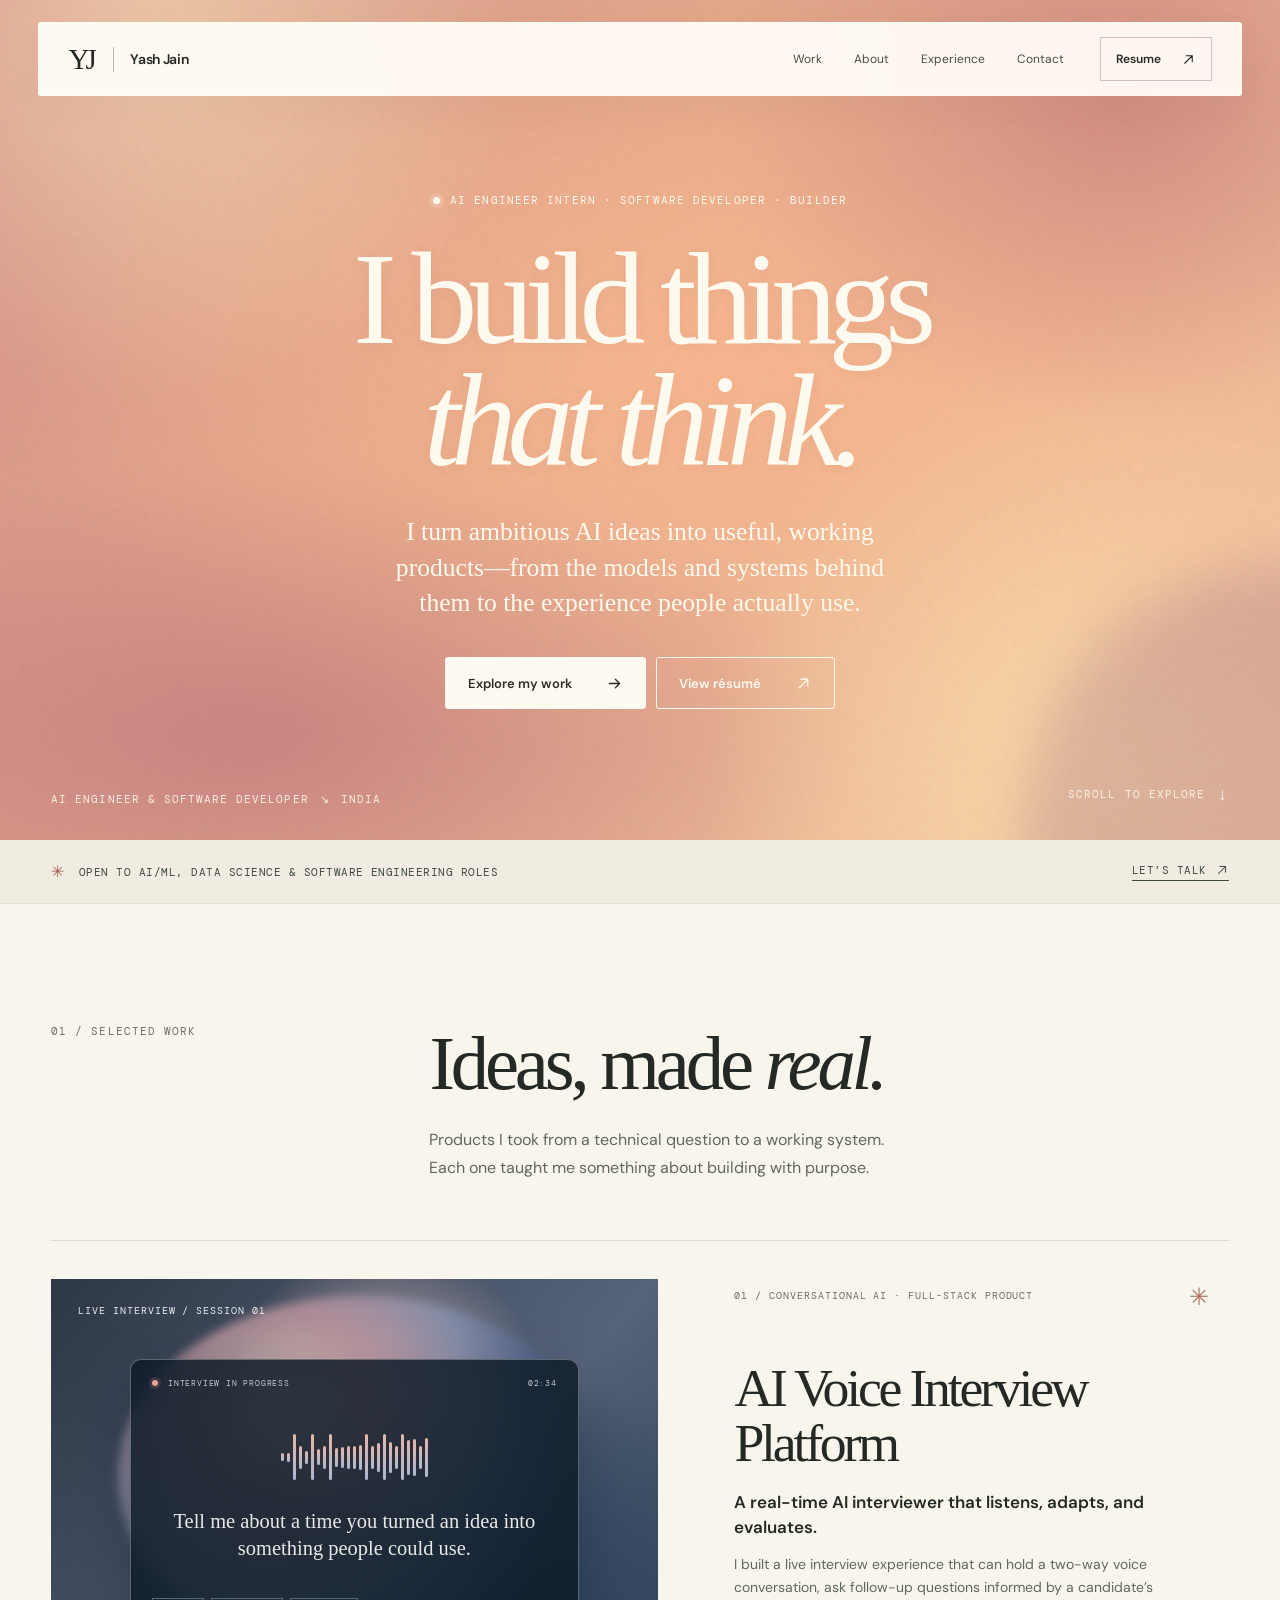
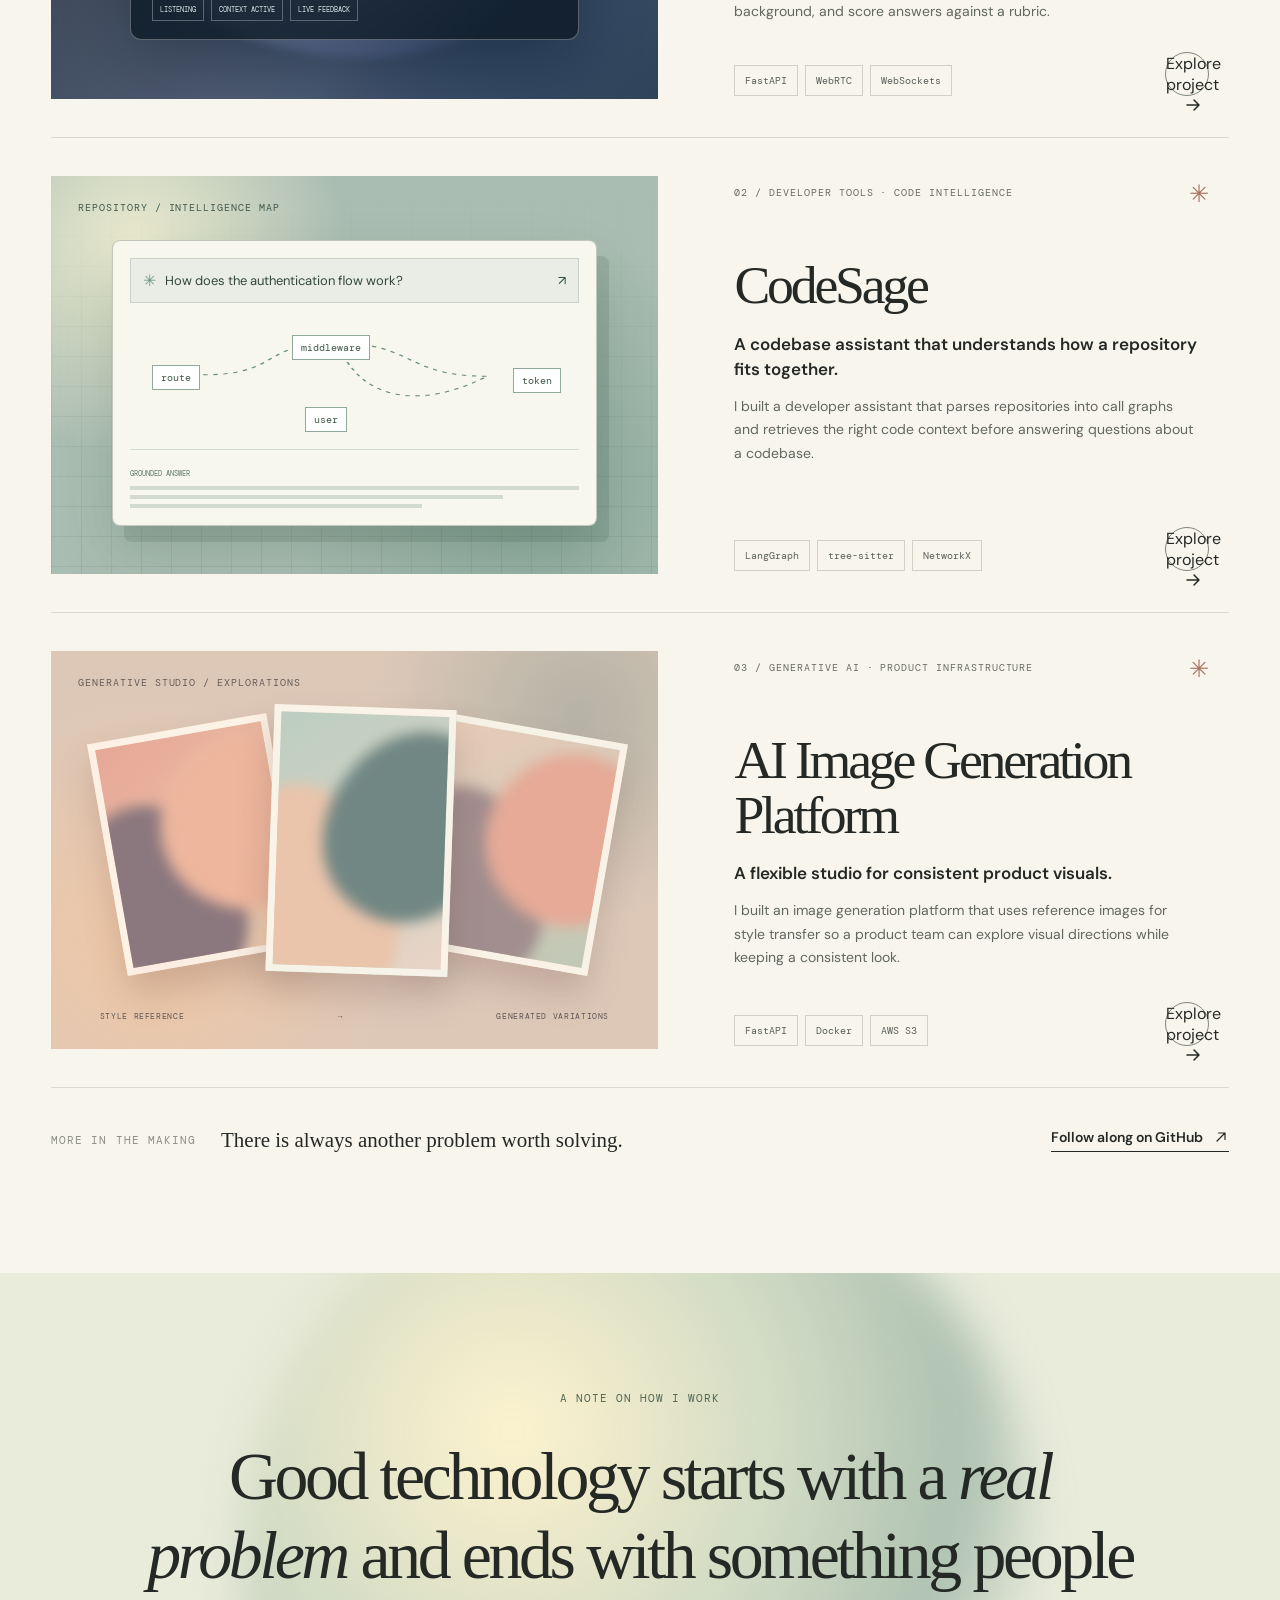
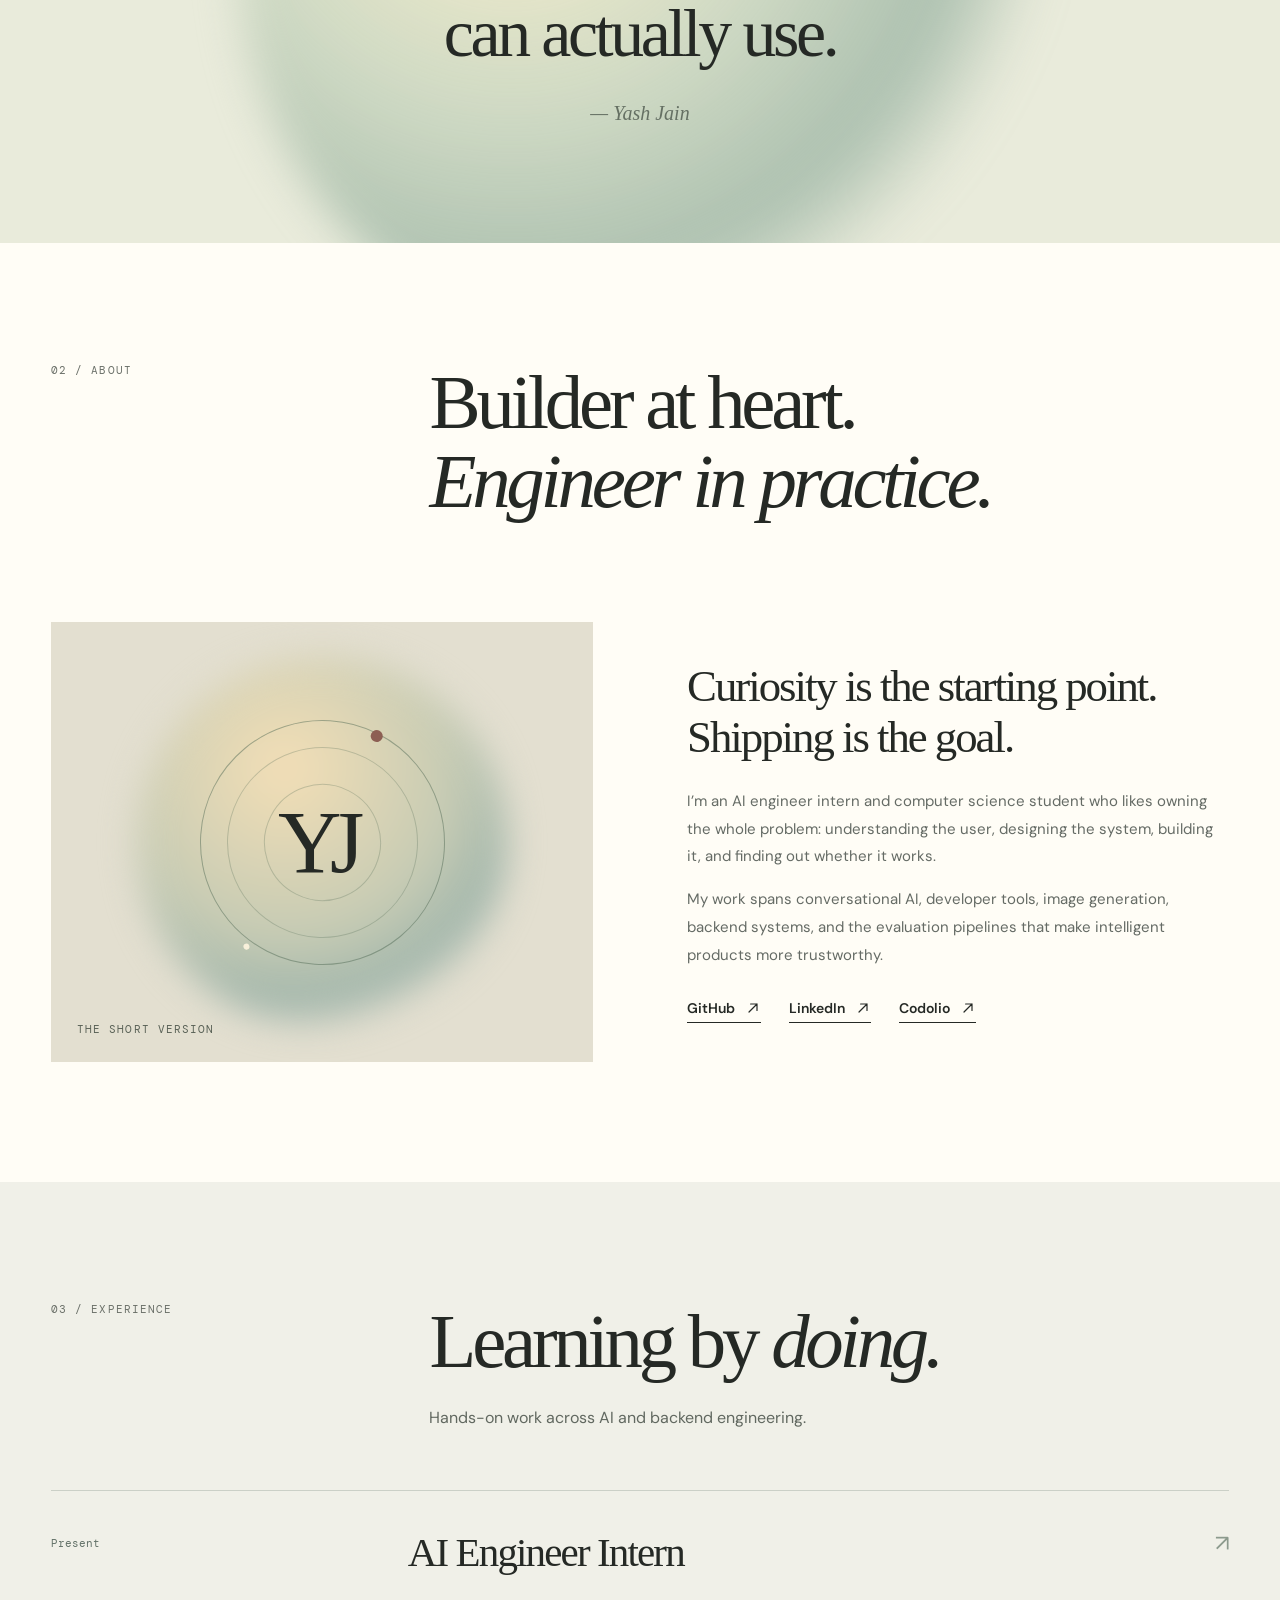
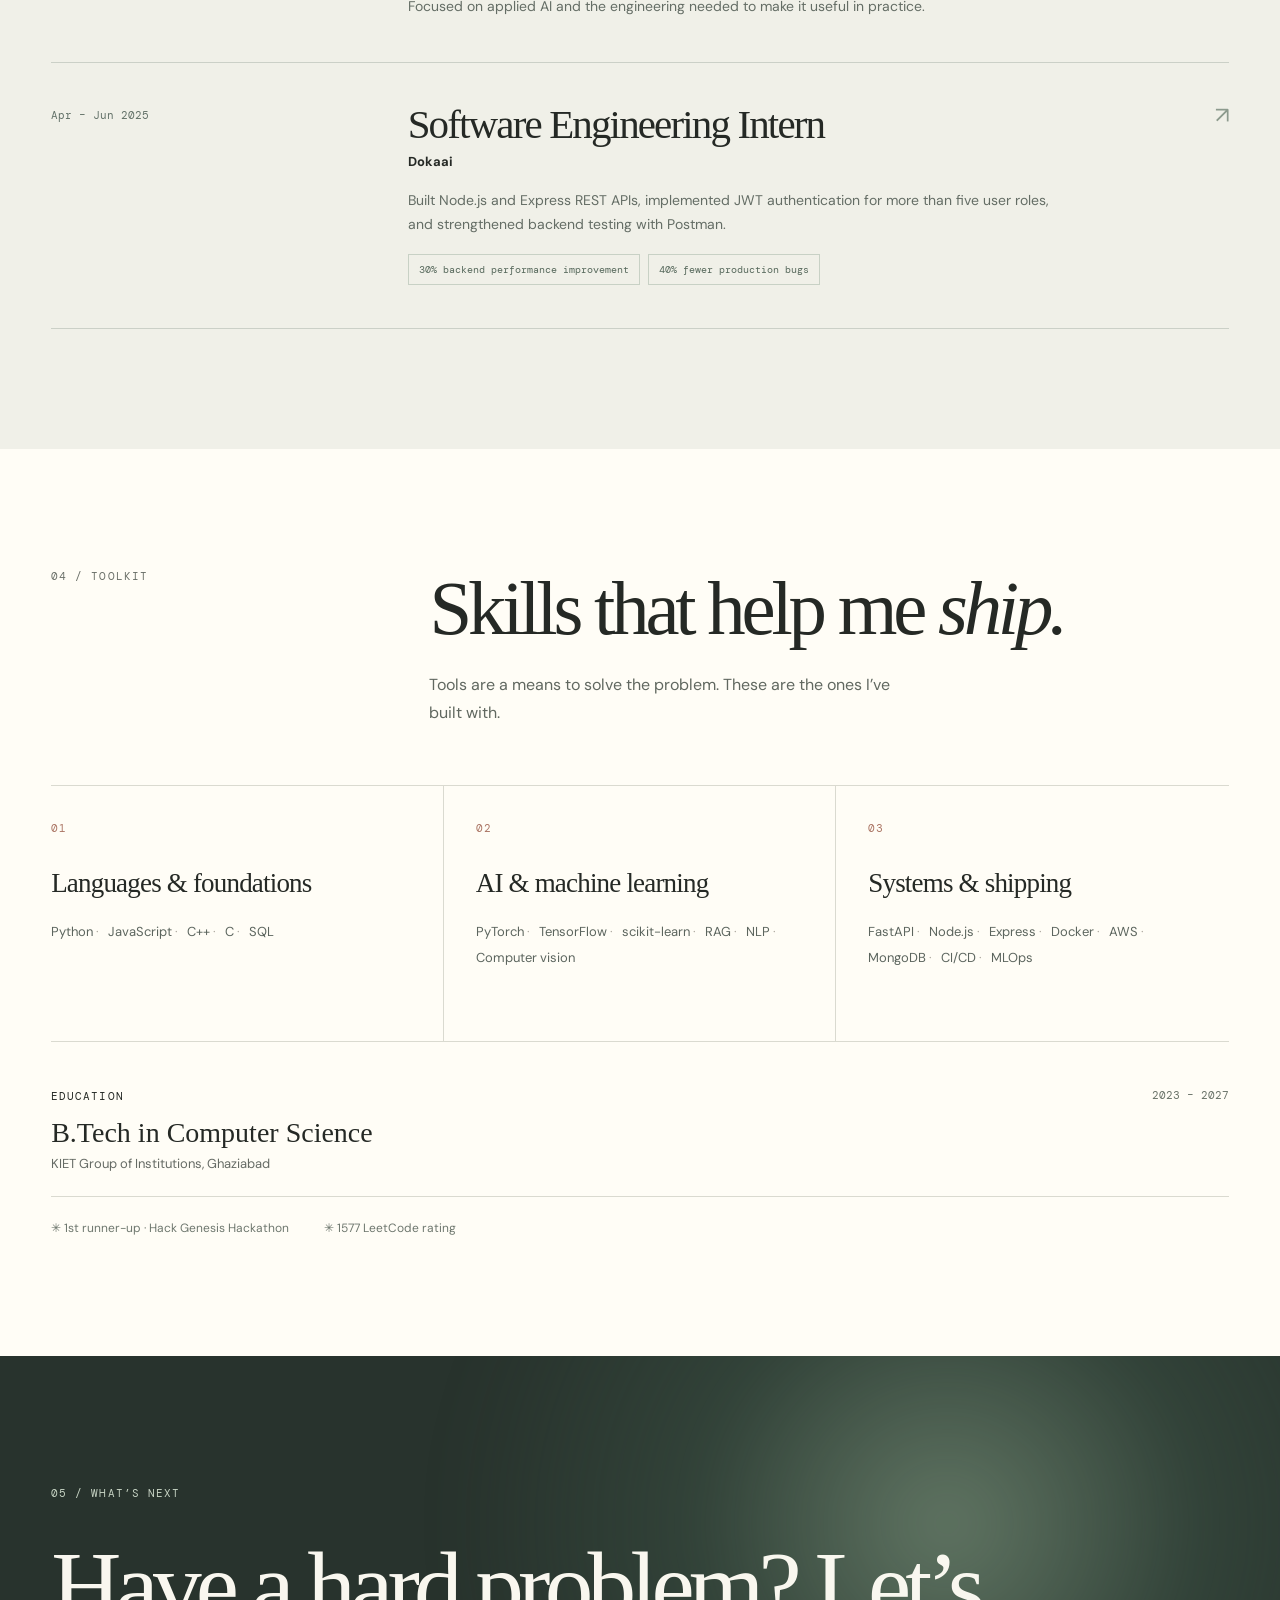
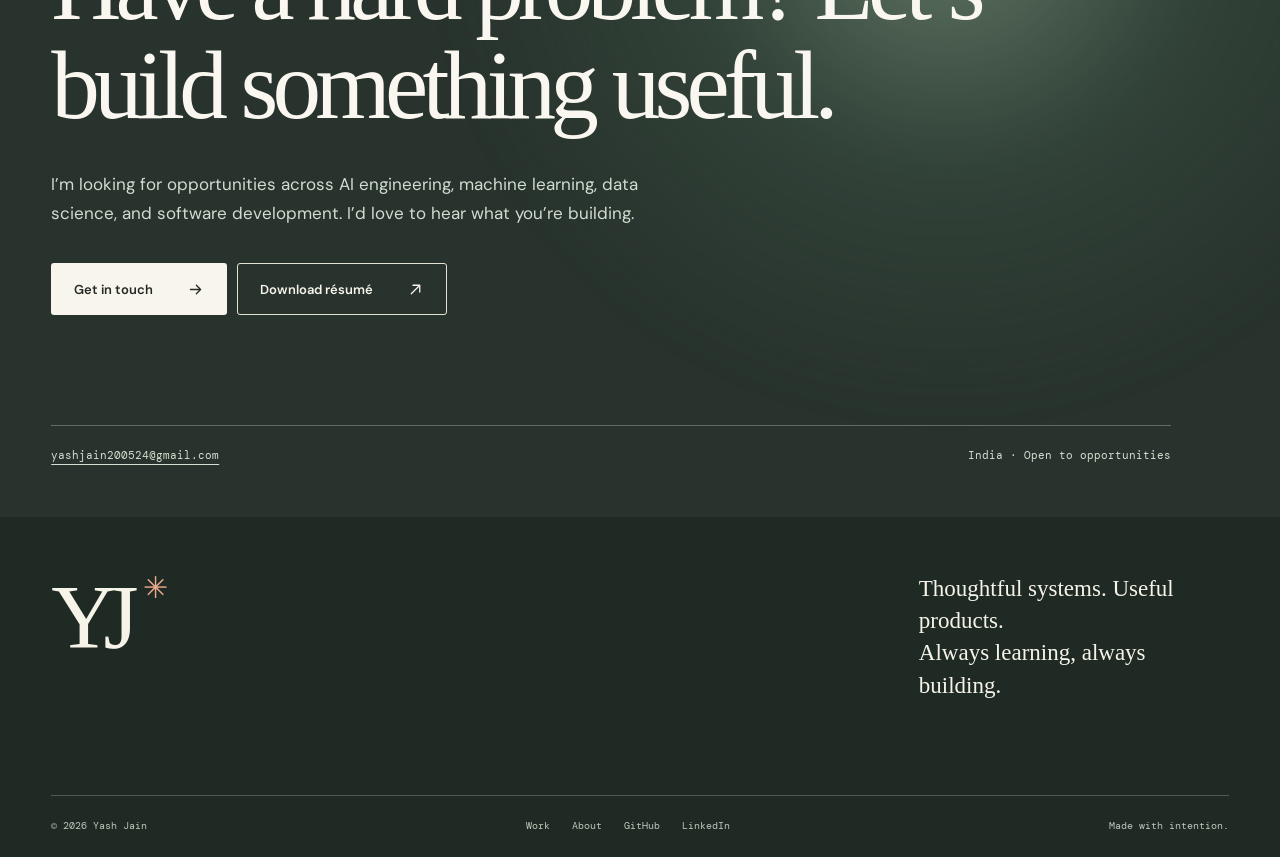
==== project.html @ 6f5b6b6f "Build Yash Jain portfolio website" ====
<!doctype html>
<html lang="en">
  <head>
    <meta charset="UTF-8" />
    <meta name="viewport" content="width=device-width, initial-scale=1.0" />
    <meta name="theme-color" content="#f8f5ec" />
    <meta name="description" content="A project by Yash Jain, AI engineer and software developer." />
    <title>Project — Yash Jain</title>
    <link rel="icon" href="./assets/favicon.svg" type="image/svg+xml" />
    <link rel="stylesheet" href="./styles.css" />
    <script type="module" src="./app.js"></script>
  </head>
  <body data-page="project">
    <div id="app"></div>
  </body>
</html>
---- styles.css ----
@import url('https://fonts.googleapis.com/css2?family=DM+Sans:wght@400;500;600;700&family=DM+Mono:wght@400;500&display=swap');

:root{--ink:#252925;--muted:#666b65;--paper:#f8f5ec;--cream:#fffdf6;--line:#dadad0;--peach:#efad91;--rose:#d58b8f;--green:#657d6b;--serif:Georgia,'Times New Roman',serif;--sans:'DM Sans',Arial,sans-serif;--mono:'DM Mono',ui-monospace,monospace}
*{box-sizing:border-box}html{scroll-behavior:smooth}body{margin:0;background:var(--paper);color:var(--ink);font-family:var(--sans);-webkit-font-smoothing:antialiased}body.menu-open{overflow:hidden}a{color:inherit;text-decoration:none}button{font:inherit}svg{width:1.1em;height:1.1em;flex:none}::selection{background:#efb699;color:#252925}.skip-link{position:absolute;top:-100px;left:20px;z-index:1000;padding:12px 16px;background:#fff}.skip-link:focus{top:12px}.eyebrow,.section-number,.visual-caption,.hero-kicker,.hero-scroll,.hero-side-note,.availability,.skill-index,.work-end-note>span,.about-statement>span,.case-breadcrumb,.next-project>span{font-family:var(--mono);font-size:11px;letter-spacing:.095em;text-transform:uppercase}.section-number{color:#6b7069;white-space:nowrap}.text-link{display:inline-flex;align-items:center;gap:10px;font-size:14px;font-weight:600;border-bottom:1px solid currentColor;padding-bottom:5px;transition:gap .2s}.text-link:hover{gap:17px}.text-link svg{width:16px;height:16px}.button{min-height:52px;display:inline-flex;align-items:center;justify-content:center;gap:34px;padding:0 22px;border:1px solid transparent;border-radius:3px;font-size:13px;font-weight:600;transition:transform .2s,background .2s,color .2s}.button:hover{transform:translateY(-3px)}.button svg{width:17px;height:17px}.button-dark{background:var(--ink);color:#fff}.button-dark:hover{background:#3d4941}.button-outline{border-color:rgba(37,41,37,.48)}.button-outline:hover{background:#fff8eb}.button-light{background:#f8f5ec;color:var(--ink)}.button-light-outline{border-color:#e6e3d6;color:#f8f5ec}.button-light-outline:hover{background:rgba(255,255,255,.12)}

/* Header */
.site-header{position:absolute;top:22px;left:3%;right:3%;height:74px;z-index:30;display:flex;align-items:center;justify-content:space-between;padding:0 29px;background:rgba(255,253,247,.94);border:1px solid rgba(255,255,255,.45);border-radius:3px;box-shadow:0 12px 40px rgba(64,48,39,.04);backdrop-filter:blur(14px)}.wordmark{display:flex;align-items:center;gap:16px;white-space:nowrap}.wordmark-symbol{font-family:var(--serif);font-size:29px;letter-spacing:-.13em;margin-right:4px}.wordmark-divider{width:1px;height:25px;background:#b8b9b0}.wordmark-name{font-size:14px;font-weight:600;letter-spacing:-.02em}.desktop-nav{display:flex;gap:32px;margin-left:auto;margin-right:36px}.desktop-nav a{font-size:12px;color:#494d47;transition:color .2s}.desktop-nav a:hover,.footer-bottom a:hover{color:#a35443}.header-actions{display:flex;align-items:center;gap:14px}.header-resume{display:flex;align-items:center;gap:20px;border:1px solid #c5c7bc;padding:13px 15px;font-size:12px;font-weight:600}.header-resume:hover{background:#eae9de}.header-resume svg{width:15px;height:15px}.menu-toggle{display:none;border:0;background:transparent;width:40px;height:40px;padding:11px;cursor:pointer}.menu-toggle span{display:block;height:1px;background:var(--ink);margin:6px 0}.mobile-nav{position:absolute;top:calc(100% + 4px);left:0;right:0;display:flex;flex-direction:column;padding:20px 29px 26px;background:var(--cream);box-shadow:0 20px 35px rgba(0,0,0,.1)}.mobile-nav[hidden]{display:none}.mobile-nav a{padding:14px 0;border-bottom:1px solid var(--line);font-family:var(--serif);font-size:24px}.mobile-nav .mobile-resume{font-family:var(--sans);font-size:13px;display:flex;justify-content:space-between}

/* Hero */
.hero{position:relative;min-height:min(840px,100svh);height:770px;overflow:hidden;background:#f4b49b;display:flex;align-items:center;justify-content:center;text-align:center;padding:125px 25px 80px;isolation:isolate}.hero-wash,.hero-grain{position:absolute;inset:0;z-index:-1}.hero-wash{background:radial-gradient(ellipse 36% 54% at 15% 8%,rgba(255,242,190,.55),transparent 74%),radial-gradient(ellipse 42% 50% at 85% 15%,rgba(205,127,124,.75),transparent 70%),radial-gradient(ellipse 37% 62% at 82% 88%,rgba(255,228,171,.72),transparent 73%),radial-gradient(ellipse 60% 40% at 22% 85%,rgba(190,112,125,.65),transparent 74%),radial-gradient(ellipse 65% 57% at 55% 45%,rgba(255,184,140,.8),transparent 76%),linear-gradient(125deg,#d89088 2%,#e7a989 45%,#f9c79f 98%);filter:blur(15px) saturate(.94);transform:scale(1.08)}.hero-grain{opacity:.22;background-image:url("data:image/svg+xml,%3Csvg viewBox='0 0 180 180' xmlns='http://www.w3.org/2000/svg'%3E%3Cfilter id='n'%3E%3CfeTurbulence type='fractalNoise' baseFrequency='.65' numOctaves='3' stitchTiles='stitch'/%3E%3C/filter%3E%3Crect width='100%25' height='100%25' filter='url(%23n)' opacity='.24'/%3E%3C/svg%3E");mix-blend-mode:multiply}.hero:before,.hero:after{content:"";position:absolute;width:48vw;height:85vw;max-height:800px;border-radius:48%;z-index:-1;filter:blur(28px);opacity:.3}.hero:before{left:-23vw;top:-25vw;background:#fce4af;transform:rotate(28deg)}.hero:after{right:-31vw;bottom:-39vw;background:#9a607b;transform:rotate(-35deg)}.hero-content{position:relative;max-width:1000px;margin-top:12px}.hero-kicker{display:inline-flex;align-items:center;gap:10px;color:#fff8ee;font-size:11px;letter-spacing:.1em;margin-bottom:32px}.status-dot{width:7px;height:7px;border-radius:50%;background:#fff8ee;box-shadow:0 0 0 4px rgba(255,255,255,.18)}h1,h2,h3,p{margin-top:0}.hero h1{font-family:var(--serif);font-weight:400;color:#fffaf0;font-size:clamp(76px,10.3vw,154px);line-height:.92;letter-spacing:-.07em;margin:0 0 32px;text-shadow:0 2px 13px rgba(104,74,71,.06)}.hero h1 em{font-weight:400}.hero-description{font-family:var(--serif);font-size:clamp(18px,2vw,26px);line-height:1.4;color:#fff9ee;max-width:660px;margin:0 auto 36px;text-wrap:balance}.hero-cta{display:flex;justify-content:center;gap:10px}.hero-cta .button{background:#fffaf1;color:#292c27;border-color:#fffaf1}.hero-cta .button-outline{background:transparent;color:#fffaf1}.hero-cta .button-outline:hover{background:rgba(255,255,255,.12)}.hero-side-note,.hero-scroll{position:absolute;color:#fff8ee;bottom:34px;opacity:.9}.hero-side-note{left:4%;display:flex;align-items:center;gap:11px}.hero-scroll{right:4%;display:flex;align-items:center;gap:12px}.hero-scroll span{font-size:18px}
.availability{display:flex;align-items:center;gap:14px;padding:21px 4%;background:#f0ece2;border-bottom:1px solid #e3dfd4;color:#3f4940;letter-spacing:.045em}.availability-icon{font-size:16px;color:#a45b4a}.availability a{margin-left:auto;display:flex;align-items:center;gap:8px;border-bottom:1px solid currentColor;padding-bottom:3px}.availability svg{width:14px;height:14px}

/* Shared sections */
.section{padding:120px max(4%,calc((100vw - 1430px)/2));scroll-margin-top:20px}.section-intro{display:grid;grid-template-columns:30% 1fr;gap:25px;margin-bottom:58px}.section-intro h2,.case-detail-grid h2{font-family:var(--serif);font-weight:400;letter-spacing:-.055em;line-height:1.03;font-size:clamp(54px,6vw,92px);margin:0 0 23px}.section-intro h2 em,.case-detail-grid h2 em{font-weight:400}.section-intro p{font-size:16px;line-height:1.75;color:#616860;max-width:490px;margin:0}.reveal{opacity:0;transform:translateY(24px);transition:opacity .75s ease,transform .75s ease}.reveal.is-visible{opacity:1;transform:none}

/* Work */
.section-work{background:var(--paper)}.projects-list{border-top:1px solid var(--line)}.project-card{display:grid;grid-template-columns:1.03fr .97fr;gap:0;border-bottom:1px solid var(--line);padding:38px 0;min-height:475px}.project-card-visual-link{display:block;min-height:390px;overflow:hidden}.project-card-visual-link:hover .project-visual{transform:scale(1.025)}.project-visual{height:100%;min-height:390px;position:relative;overflow:hidden;transition:transform .6s cubic-bezier(.2,.6,.2,1);isolation:isolate}.visual-caption{position:absolute;top:25px;left:27px;z-index:5;color:rgba(255,255,255,.9);font-size:10px}.project-card-copy{padding:10px 20px 3px clamp(45px,6vw,96px);display:flex;flex-direction:column}.project-card-top{display:flex;align-items:flex-start;justify-content:space-between;color:#686d65}.project-card-top .eyebrow{font-size:10px}.tiny-asterisk{font-size:24px;line-height:.7;color:#ab7461}.project-card h3{font-family:var(--serif);font-size:clamp(44px,4.2vw,65px);font-weight:400;line-height:1.02;letter-spacing:-.06em;margin:55px 0 19px}.project-card h3 a:hover{text-decoration:underline;text-decoration-thickness:1px;text-underline-offset:7px}.project-one-liner{font-size:17px;font-weight:600;line-height:1.5;margin:0 0 12px}.project-summary{font-size:14px;color:#616860;line-height:1.7;max-width:460px;margin:0}.project-card-bottom{display:flex;align-items:end;justify-content:space-between;gap:15px;margin-top:auto;padding-top:28px}.mini-tags{display:flex;flex-wrap:wrap;gap:7px}.mini-tags span,.case-stack span{border:1px solid #cfd1c5;padding:8px 10px;font-family:var(--mono);font-size:10px;color:#59615b}.circle-link{width:44px;height:44px;display:grid;place-items:center;border:1px solid #7f877d;border-radius:50%;flex:none;transition:background .2s,color .2s,transform .2s}.circle-link:hover{background:var(--ink);color:#fff;transform:rotate(-45deg)}.circle-link svg{width:20px;height:20px}.work-end-note{display:flex;align-items:center;gap:25px;margin-top:40px}.work-end-note>span{color:#8b8e83}.work-end-note p{font-family:var(--serif);font-size:21px;margin:0;flex:1}.work-end-note .text-link{white-space:nowrap}

/* Project illustrations */
.visual-interview{background:radial-gradient(ellipse at 55% 26%,#c2aaac 0,transparent 33%),radial-gradient(ellipse at 74% 80%,#304763 0,transparent 50%),linear-gradient(130deg,#2d3745,#56637b 63%,#2c4151)}.interview-orb{position:absolute;left:11%;top:4%;width:80%;height:86%;border-radius:50%;background:radial-gradient(circle at 32% 32%,#ffe3d1 0,#ca9aa4 26%,#8a96b7 48%,#566891 65%,transparent 75%);filter:blur(5px);opacity:.68}.interview-interface{position:absolute;top:19%;left:13%;width:74%;height:67%;min-height:245px;background:rgba(14,27,40,.84);border:1px solid rgba(255,255,255,.3);border-radius:11px;box-shadow:0 25px 65px rgba(4,13,31,.3);padding:18px 21px;color:#e8e9e5;backdrop-filter:blur(8px);display:flex;flex-direction:column}.mock-top{display:flex;gap:10px;align-items:center;font-family:var(--mono);font-size:8px;letter-spacing:.1em;color:#bfc9cf}.mock-top span:last-child{margin-left:auto}.mock-dot{width:6px;height:6px;border-radius:50%;background:#e6a190;box-shadow:0 0 0 3px rgba(231,159,143,.15)}.sound-bars{display:flex;align-items:center;justify-content:center;gap:3px;height:85px;margin-top:auto}.sound-bars i{display:block;width:3px;height:calc(8px + var(--i) * 1.3px);border-radius:4px;background:linear-gradient(#e5b7a7,#acb7cf)}.sound-bars i:nth-child(3n){height:46px}.sound-bars i:nth-child(4n){height:23px}.mock-prompt{font-family:var(--serif);font-size:clamp(13px,1.6vw,22px);line-height:1.3;text-align:center;max-width:390px;margin:8px auto auto}.mock-tags{display:flex;gap:7px;flex-wrap:wrap;padding-top:10px}.mock-tags span{font-family:var(--mono);font-size:7px;color:#d8e2e4;border:1px solid #596771;padding:6px 7px}.visual-codesage{background:radial-gradient(circle at 14% 18%,#ecebcf,transparent 34%),radial-gradient(circle at 80% 78%,#8caa9e,transparent 44%),#aabdb2}.visual-codesage .visual-caption{color:#43594c}.sage-grid{position:absolute;inset:0;background-image:linear-gradient(rgba(58,91,75,.11) 1px,transparent 1px),linear-gradient(90deg,rgba(58,91,75,.11) 1px,transparent 1px);background-size:30px 30px;mask-image:linear-gradient(to bottom,transparent,#000)}.sage-card{position:absolute;left:10%;top:16%;width:80%;height:72%;background:#f7f7ed;border:1px solid rgba(37,63,48,.25);border-radius:8px;box-shadow:12px 16px 0 rgba(46,82,65,.15),0 28px 55px rgba(38,65,48,.17);padding:17px;display:flex;flex-direction:column}.sage-query{display:flex;align-items:center;gap:9px;padding:11px 12px;background:#e9ede5;border:1px solid #c9d2c8;color:#34493a;font-size:clamp(8px,1.1vw,13px);white-space:nowrap}.sage-spark{font-size:16px;color:#6e9880}.sage-send{margin-left:auto}.sage-nodes{height:57%;position:relative;margin:7px 0}.sage-nodes svg{position:absolute;inset:0;width:100%;height:100%}.node{position:absolute;z-index:2;padding:5px 8px;font-family:var(--mono);font-size:clamp(7px,.9vw,10px);background:#fff;border:1px solid #91a99a;color:#3d5847}.node-a{left:5%;top:42%}.node-b{left:36%;top:19%}.node-c{right:4%;top:44%}.node-d{left:39%;bottom:8%}.sage-answer{margin-top:auto;border-top:1px solid #d4dfd3;padding-top:10px}.sage-answer span{font-family:var(--mono);font-size:7px;color:#637b69}.sage-answer div{height:4px;background:#d3dbce;margin-top:5px}.sage-answer div:nth-of-type(2){width:83%}.sage-answer div:nth-of-type(3){width:65%}.visual-image{background:radial-gradient(circle at 17% 72%,#f0c7a5,transparent 42%),radial-gradient(circle at 87% 16%,#b5b3a6,transparent 33%),#ddc8b8}.visual-image .visual-caption{color:#675d58}.image-art{position:absolute;width:30%;height:59%;top:19%;border:7px solid rgba(255,250,239,.85);box-shadow:0 20px 35px rgba(95,62,61,.22);overflow:hidden}.image-art:before,.image-art:after{content:"";position:absolute;border-radius:48%;filter:blur(7px)}.image-art:before{width:90%;height:90%;left:-20%;top:27%;background:#eacabb;transform:rotate(-23deg)}.image-art:after{width:100%;height:78%;right:-31%;top:5%;background:#607c76;transform:rotate(34deg)}.image-art-one{left:9%;transform:rotate(-10deg);background:linear-gradient(145deg,#e7a796,#eccfb2)}.image-art-one:before{background:#8b777e}.image-art-one:after{background:#edb69d}.image-art-two{left:36%;z-index:2;top:14%;height:67%;transform:rotate(2deg);background:linear-gradient(145deg,#bbcec1,#e8d4c6)}.image-art-two:before{background:#eac4ab}.image-art-two:after{background:#718783}.image-art-three{right:8%;transform:rotate(10deg);background:linear-gradient(145deg,#e8cbb9,#c0c9b6)}.image-art-three:before{background:#a28e8e}.image-art-three:after{background:#e6aa97}.image-toolbar{position:absolute;bottom:7%;left:8%;right:8%;display:flex;justify-content:space-between;font-family:var(--mono);font-size:8px;letter-spacing:.08em;color:#5f5653}

/* Belief */
.belief-band{min-height:570px;position:relative;overflow:hidden;display:flex;align-items:center;justify-content:center;flex-direction:column;text-align:center;padding:110px 6%;background:#e9ebdb;isolation:isolate}.belief-orb{position:absolute;z-index:-1;left:50%;top:50%;width:min(70vw,800px);height:min(70vw,800px);transform:translate(-50%,-50%);border-radius:50%;background:radial-gradient(circle at 34% 34%,rgba(255,243,206,.95),rgba(196,210,186,.7) 38%,rgba(122,157,140,.54) 61%,transparent 74%);filter:blur(22px)}.belief-band .eyebrow{color:#536655}.belief-band p{font-family:var(--serif);font-size:clamp(36px,5.3vw,74px);line-height:1.16;letter-spacing:-.05em;max-width:1000px;margin:33px 0 28px}.belief-band em{font-weight:400}.belief-signature{font-family:var(--serif);font-style:italic;font-size:20px;color:#657063}

/* About / Experience / Skills */
.about-section{background:var(--cream)}.about-grid{display:grid;grid-template-columns:1fr 1fr;gap:8%;padding-top:20px}.about-statement{min-height:440px;position:relative;background:#e3dfd0;display:flex;align-items:center;justify-content:center;overflow:hidden}.about-statement:before{content:"";position:absolute;width:370px;height:370px;border-radius:50%;background:radial-gradient(circle at 40% 30%,#f4dfb6,#c6cbb4 49%,#a0b5ab 70%,transparent 78%);filter:blur(17px)}.about-statement>span{position:absolute;bottom:26px;left:26px;color:#596156}.statement-orbit{width:245px;height:245px;border:1px solid rgba(79,104,82,.48);border-radius:50%;display:grid;place-items:center;position:relative;z-index:1;transform:rotate(-18deg)}.statement-orbit:before,.statement-orbit:after{content:"";position:absolute;border:1px solid rgba(79,104,82,.28);border-radius:50%;inset:26px}.statement-orbit:after{inset:63px}.statement-orbit span{font-family:var(--serif);font-size:88px;letter-spacing:-.13em;transform:rotate(18deg);padding-right:15px}.statement-orbit i{position:absolute;width:12px;height:12px;border-radius:50%;background:#8d5f53;top:31px;right:31px}.statement-orbit i:last-child{width:6px;height:6px;background:#f8f0da;top:auto;right:auto;bottom:43px;left:14px}.about-copy{align-self:center}.about-copy h3{font-family:var(--serif);font-size:clamp(33px,3.5vw,54px);font-weight:400;line-height:1.15;letter-spacing:-.045em;margin:0 0 24px}.about-copy p{font-size:15px;line-height:1.85;color:#656b65;max-width:540px}.about-links{display:flex;gap:28px;flex-wrap:wrap;margin-top:30px}.experience-section{background:#f0f0e8}.experience-list{border-top:1px solid #cbd0c7}.experience-item{display:grid;grid-template-columns:29% 1fr 40px;gap:15px;padding:37px 0 43px;border-bottom:1px solid #cbd0c7}.experience-period{font-family:var(--mono);font-size:11px;color:#627168;padding-top:8px}.experience-item h3{font-family:var(--serif);font-size:clamp(30px,3.2vw,46px);font-weight:400;letter-spacing:-.045em;margin:0 0 5px}.experience-company{font-size:13px;font-weight:700}.experience-item p{font-size:14px;line-height:1.75;color:#646d65;max-width:660px;margin:18px 0 0}.experience-arrow{font-size:23px;text-align:right;color:#8c9a8d}.experience-highlights{display:flex;gap:8px;flex-wrap:wrap;margin-top:17px}.experience-highlights span{font-family:var(--mono);font-size:10px;padding:8px 10px;border:1px solid #c8d1c5;color:#56685b}.skills-section{background:var(--cream)}.skills-grid{display:grid;grid-template-columns:repeat(3,1fr);border-top:1px solid var(--line);border-bottom:1px solid var(--line)}.skill-group{padding:30px 32px 50px 0;border-right:1px solid var(--line);min-height:255px}.skill-group:not(:first-child){padding-left:32px}.skill-group:last-child{border-right:0}.skill-index{color:#ab7564}.skill-group h3{font-family:var(--serif);font-size:27px;font-weight:400;letter-spacing:-.03em;margin:31px 0 24px}.skill-group>div{display:flex;flex-wrap:wrap;gap:9px}.skill-group>div span{font-size:13px;color:#5c655e}.skill-group>div span:not(:last-child):after{content:" ·";color:#afaaa0}.education-line{display:flex;justify-content:space-between;gap:25px;padding:42px 0 24px;border-bottom:1px solid var(--line)}.education-line h3{font-family:var(--serif);font-size:28px;font-weight:400;margin:12px 0 6px}.education-line p{font-size:13px;color:var(--muted);margin:0}.education-line>span{font-family:var(--mono);font-size:11px;color:#697268;white-space:nowrap;margin-top:4px}.small-notes{display:flex;gap:35px;flex-wrap:wrap;margin-top:23px}.small-notes span{font-size:12px;color:#6e776e}

/* Contact and footer */
.contact-section{position:relative;overflow:hidden;background:#28332d;color:#f9f7ef;isolation:isolate;padding:125px max(4%,calc((100vw - 1430px)/2)) 55px;scroll-margin-top:0}.contact-glow{position:absolute;z-index:-1;right:-14%;top:-43%;width:80%;height:130%;background:radial-gradient(ellipse at center,rgba(128,154,129,.65) 0,rgba(72,101,83,.3) 35%,transparent 68%);filter:blur(28px)}.contact-inner{max-width:1120px}.contact-section .eyebrow{color:#c6d3c3}.contact-section h2{font-family:var(--serif);font-size:clamp(55px,7.6vw,111px);font-weight:400;letter-spacing:-.06em;line-height:1.02;max-width:1050px;margin:35px 0}.contact-section p{max-width:620px;font-size:17px;line-height:1.7;color:#d1ddd1;margin:0 0 35px}.contact-actions{display:flex;gap:10px;flex-wrap:wrap}.contact-meta{display:flex;align-items:center;justify-content:space-between;gap:20px;margin-top:110px;padding-top:22px;border-top:1px solid rgba(255,255,255,.28);font-family:var(--mono);font-size:11px;color:#d5dfd2}.contact-meta a{text-decoration:underline;text-underline-offset:5px}.site-footer{background:#202a24;color:#f6f4e9;padding:56px max(4%,calc((100vw - 1430px)/2)) 25px}.footer-main{display:flex;justify-content:space-between;align-items:start;padding-bottom:70px}.footer-mark{font-family:var(--serif);font-size:90px;letter-spacing:-.14em;line-height:1}.footer-star{font-family:var(--sans);font-size:30px;color:#e8a88e;letter-spacing:0;margin-left:17px;vertical-align:top}.footer-main p{font-family:var(--serif);font-size:23px;line-height:1.4;max-width:310px}.footer-bottom{border-top:1px solid rgba(255,255,255,.22);padding-top:23px;display:flex;justify-content:space-between;gap:20px;font-family:var(--mono);font-size:10px;color:#bec9bd}.footer-bottom>div{display:flex;gap:22px;flex-wrap:wrap}.footer-bottom a:hover{color:#f0b59f}

/* Case studies */
.case-main{background:var(--paper)}.case-hero{padding:150px max(4%,calc((100vw - 1430px)/2)) 85px;background:radial-gradient(ellipse at 86% 8%,#f2d8c3,transparent 39%),#f3efe4}.case-breadcrumb{display:flex;justify-content:space-between;gap:20px;color:#626c61;margin-bottom:90px}.case-breadcrumb a{border-bottom:1px solid currentColor;padding-bottom:4px}.case-heading{max-width:1050px}.case-heading .eyebrow{color:#9b6857}.case-heading h1{font-family:var(--serif);font-size:clamp(70px,9vw,138px);font-weight:400;line-height:.96;letter-spacing:-.07em;margin:25px 0 28px}.case-heading p{font-family:var(--serif);font-size:clamp(24px,3vw,40px);line-height:1.25;letter-spacing:-.025em;max-width:750px;margin:0 0 35px;color:#555e54}.case-actions{display:flex;gap:10px}.case-visual-wrap{padding:0 max(4%,calc((100vw - 1430px)/2));margin-top:-1px}.case-visual-wrap .project-visual{height:min(58vw,740px);min-height:480px}.visual-large .interview-interface{left:20%;width:60%;top:15%;height:71%;padding:30px 35px}.visual-large .mock-top{font-size:11px}.visual-large .sound-bars{height:160px;gap:5px}.visual-large .sound-bars i{width:5px}.visual-large .mock-prompt{font-size:clamp(22px,3vw,36px);max-width:600px}.visual-large .mock-tags span{font-size:10px}.visual-large .sage-card{left:18%;width:64%;top:12%;height:76%;padding:32px}.visual-large .sage-query{font-size:18px;padding:18px}.visual-large .node{font-size:14px;padding:9px 12px}.visual-large .sage-answer span{font-size:10px}.visual-large .sage-answer div{height:7px;margin-top:8px}.visual-large .image-art{border-width:12px}.visual-large .image-toolbar{font-size:12px}.case-body{padding:115px max(4%,calc((100vw - 1430px)/2)) 125px}.case-overview{display:grid;grid-template-columns:30% 1fr;gap:25px;padding-bottom:100px;border-bottom:1px solid var(--line)}.case-overview p{font-family:var(--serif);font-size:clamp(30px,3.5vw,52px);line-height:1.3;letter-spacing:-.035em;margin:0;max-width:920px}.case-detail-grid{display:grid;grid-template-columns:1fr 1fr;gap:10%;padding:100px 0;border-bottom:1px solid var(--line)}.case-detail-grid .eyebrow{color:#a16e5e}.case-detail-grid h2{font-size:clamp(42px,4.7vw,68px);margin:29px 0}.case-detail-grid p,.case-detail-grid li{font-size:15px;line-height:1.85;color:#5e675e}.case-detail-grid ul{margin:0;padding-left:18px}.case-detail-grid li{padding-left:5px;margin-bottom:13px}.case-outcome{display:grid;grid-template-columns:30% 1fr;gap:25px;padding:72px 0;border-bottom:1px solid var(--line)}.case-outcome .eyebrow{color:#a16e5e}.case-outcome p{font-family:var(--serif);font-size:clamp(26px,3.3vw,46px);line-height:1.3;letter-spacing:-.03em;margin:0}.case-stack{display:grid;grid-template-columns:30% 1fr;gap:25px;padding-top:52px}.case-stack>div{display:flex;flex-wrap:wrap;gap:8px}.case-stack span{font-size:11px;padding:10px 12px}.next-project{display:grid;grid-template-columns:1fr auto;align-items:end;gap:10px;padding:65px max(4%,calc((100vw - 1430px)/2));background:#e5e9dc;transition:background .2s}.next-project:hover{background:#d8e1d2}.next-project>span{grid-column:1/-1;color:#546d59}.next-project strong{font-family:var(--serif);font-size:clamp(46px,5.8vw,84px);font-weight:400;letter-spacing:-.055em}.next-project svg{width:40px;height:40px;margin-bottom:8px}

@media(max-width:900px){.site-header{left:18px;right:18px;top:17px}.desktop-nav{gap:18px;margin-right:18px}.section-intro{grid-template-columns:25% 1fr}.project-card-copy{padding-left:35px}.project-card h3{margin-top:36px}.project-visual,.project-card-visual-link{min-height:340px}.case-detail-grid{gap:6%}}
@media(max-width:700px){.site-header{height:65px;padding:0 19px}.wordmark-symbol{font-size:26px}.wordmark-name{font-size:13px}.desktop-nav,.header-resume{display:none}.menu-toggle{display:block}.hero{height:auto;min-height:790px;padding:160px 22px 120px}.hero-kicker{font-size:9px;margin-bottom:26px}.hero h1{font-size:clamp(62px,13vw,90px);letter-spacing:-.068em}.hero-description{font-size:19px}.hero-side-note{bottom:36px;left:25px;max-width:50%;font-size:9px}.hero-scroll{bottom:36px;right:25px;font-size:9px}.hero-cta{gap:8px}.hero-cta .button{min-height:48px;padding:0 15px;gap:13px;font-size:11px}.availability{align-items:flex-start;padding:18px 23px;font-size:9px;line-height:1.5}.availability a{display:none}.section{padding:82px 23px}.section-intro{display:block;margin-bottom:38px}.section-number{display:block;margin-bottom:25px}.section-intro h2{font-size:clamp(52px,11vw,75px)}.section-intro p{font-size:14px}.project-card{grid-template-columns:1fr;padding:25px 0 36px;min-height:0}.project-card-visual-link,.project-visual{min-height:320px;height:320px}.project-card-copy{padding:28px 0 0}.project-card h3{font-size:46px;margin:34px 0 15px}.project-summary{font-size:14px}.project-card-bottom{margin-top:24px}.work-end-note{display:block}.work-end-note p{margin:12px 0 22px}.belief-band{min-height:420px;padding:90px 25px}.belief-band p{font-size:clamp(39px,8.8vw,59px)}.about-grid{grid-template-columns:1fr;gap:42px}.about-statement{min-height:350px}.about-copy h3{font-size:40px}.experience-item{grid-template-columns:1fr 28px;gap:4px}.experience-period{grid-column:1/-1;margin-bottom:10px}.experience-item>div:nth-child(2){grid-column:1}.experience-arrow{grid-column:2;grid-row:2}.skills-grid{grid-template-columns:1fr}.skill-group,.skill-group:not(:first-child){border-right:0;border-bottom:1px solid var(--line);padding:26px 0;min-height:0}.skill-group:last-child{border-bottom:0}.skill-group h3{margin:13px 0 16px}.education-line{align-items:flex-start}.education-line h3{font-size:23px}.small-notes{gap:12px}.contact-section{padding:93px 23px 35px}.contact-section h2{font-size:clamp(55px,11vw,84px)}.contact-section p{font-size:15px}.contact-meta{display:block;margin-top:85px}.contact-meta span{display:block;margin-top:12px}.site-footer{padding:45px 23px 25px}.footer-main{padding-bottom:45px}.footer-mark{font-size:72px}.footer-main p{font-size:17px}.footer-bottom{display:block}.footer-bottom>div{margin:20px 0}.case-hero{padding:120px 23px 65px}.case-breadcrumb{margin-bottom:65px;font-size:9px}.case-heading h1{font-size:clamp(64px,12vw,92px)}.case-heading p{font-size:26px}.case-visual-wrap{padding:0 23px}.case-visual-wrap .project-visual{height:460px;min-height:460px}.visual-large .interview-interface{left:8%;width:84%;top:22%;height:58%;padding:20px}.visual-large .mock-top{font-size:8px}.visual-large .mock-prompt{font-size:20px}.visual-large .mock-tags span{font-size:7px}.visual-large .sage-card{left:6%;width:88%;top:22%;height:58%;padding:15px}.visual-large .sage-query{font-size:10px;padding:10px}.visual-large .node{font-size:8px;padding:5px}.visual-large .sage-answer span{font-size:7px}.visual-large .image-art{border-width:7px}.visual-large .image-toolbar{font-size:7px}.case-body{padding:80px 23px}.case-overview,.case-outcome,.case-stack{display:block}.case-overview{padding-bottom:65px}.case-overview p{font-size:33px}.case-detail-grid{grid-template-columns:1fr;gap:60px;padding:70px 0}.case-detail-grid h2{font-size:55px}.case-outcome{padding:65px 0}.case-outcome p{font-size:32px}.case-stack>div{margin-top:25px}.next-project{padding:50px 23px}.next-project strong{font-size:52px}.next-project svg{width:30px;height:30px}}
@media(max-width:380px){.hero h1{font-size:58px}.hero-description{font-size:17px}.hero-cta{flex-direction:column}.project-card-visual-link,.project-visual{height:280px;min-height:280px}.interview-interface{left:7%;width:86%}.mock-tags span:last-child{display:none}.wordmark-divider,.wordmark-name{display:none}.footer-main{display:block}.footer-main p{margin-top:22px}}
@media(prefers-reduced-motion:reduce){html{scroll-behavior:auto}*,*:before,*:after{animation-duration:.01ms!important;transition-duration:.01ms!important}.reveal{opacity:1;transform:none}}
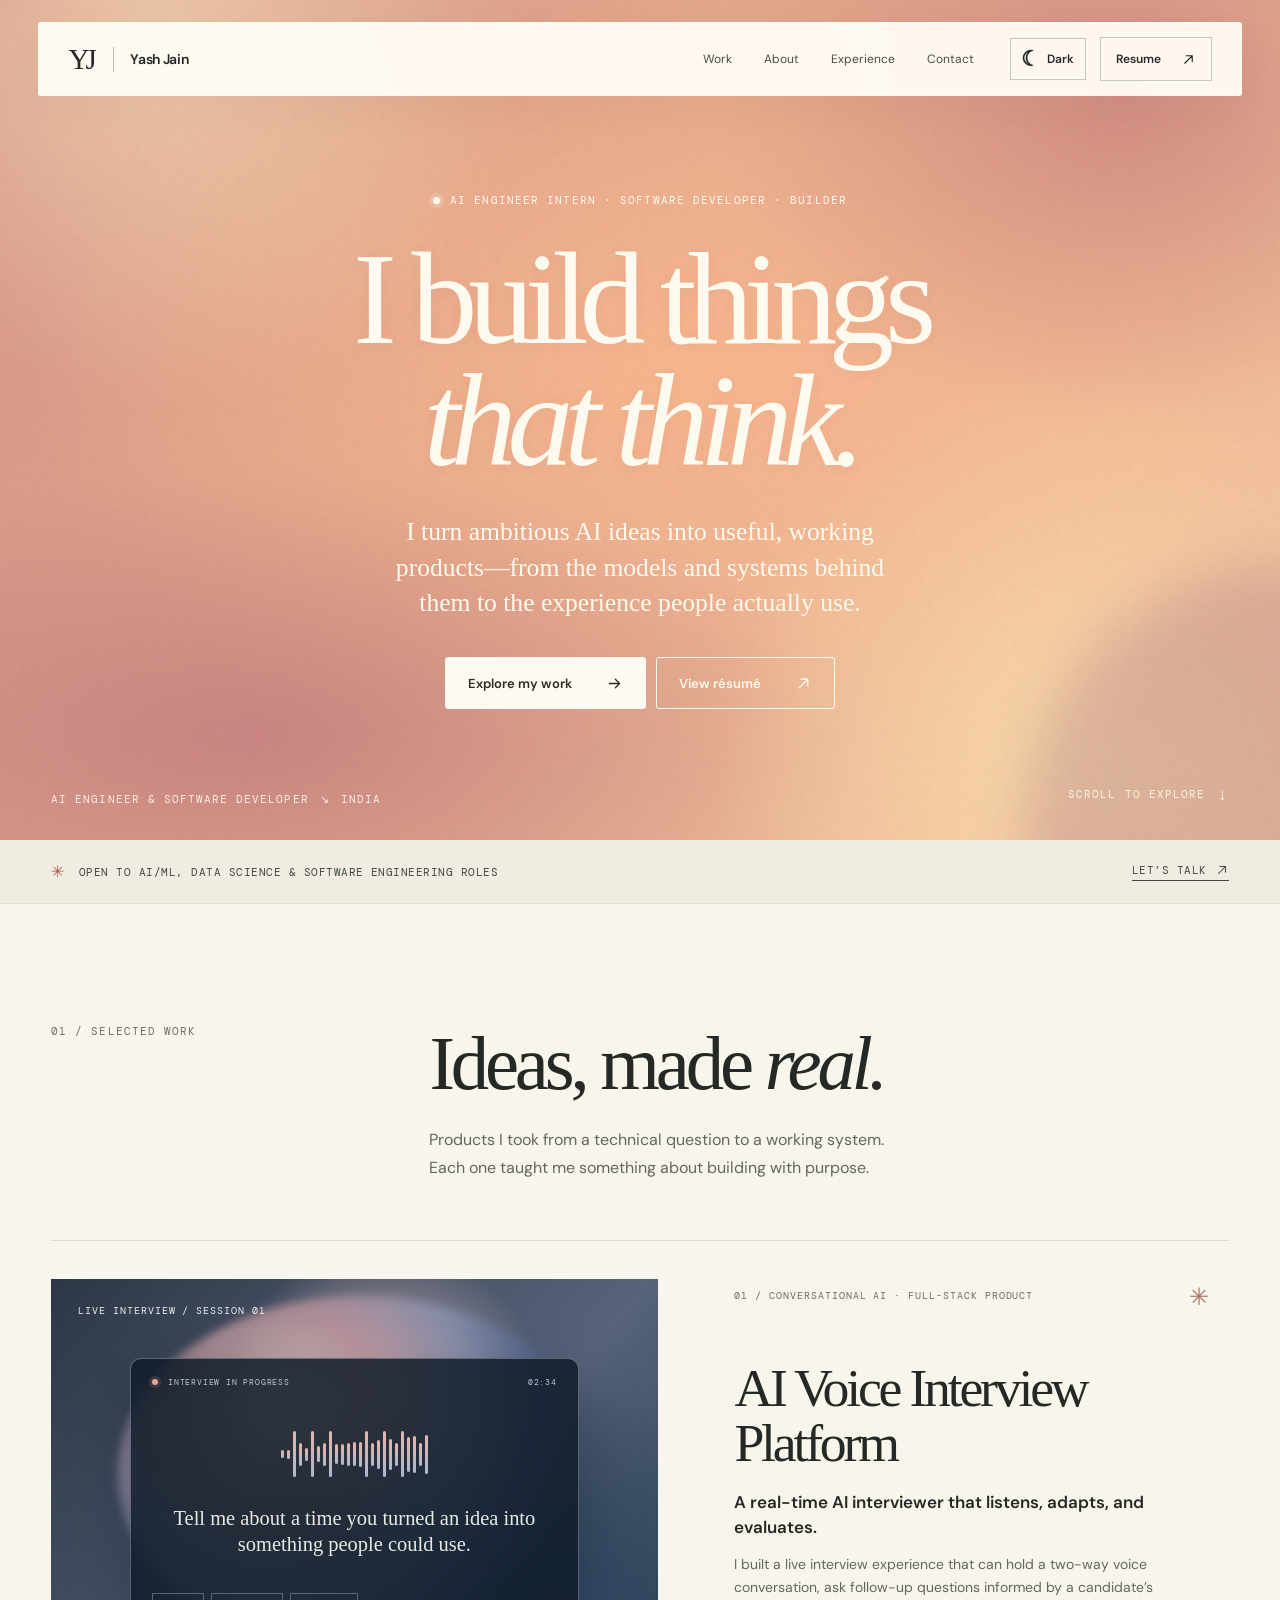
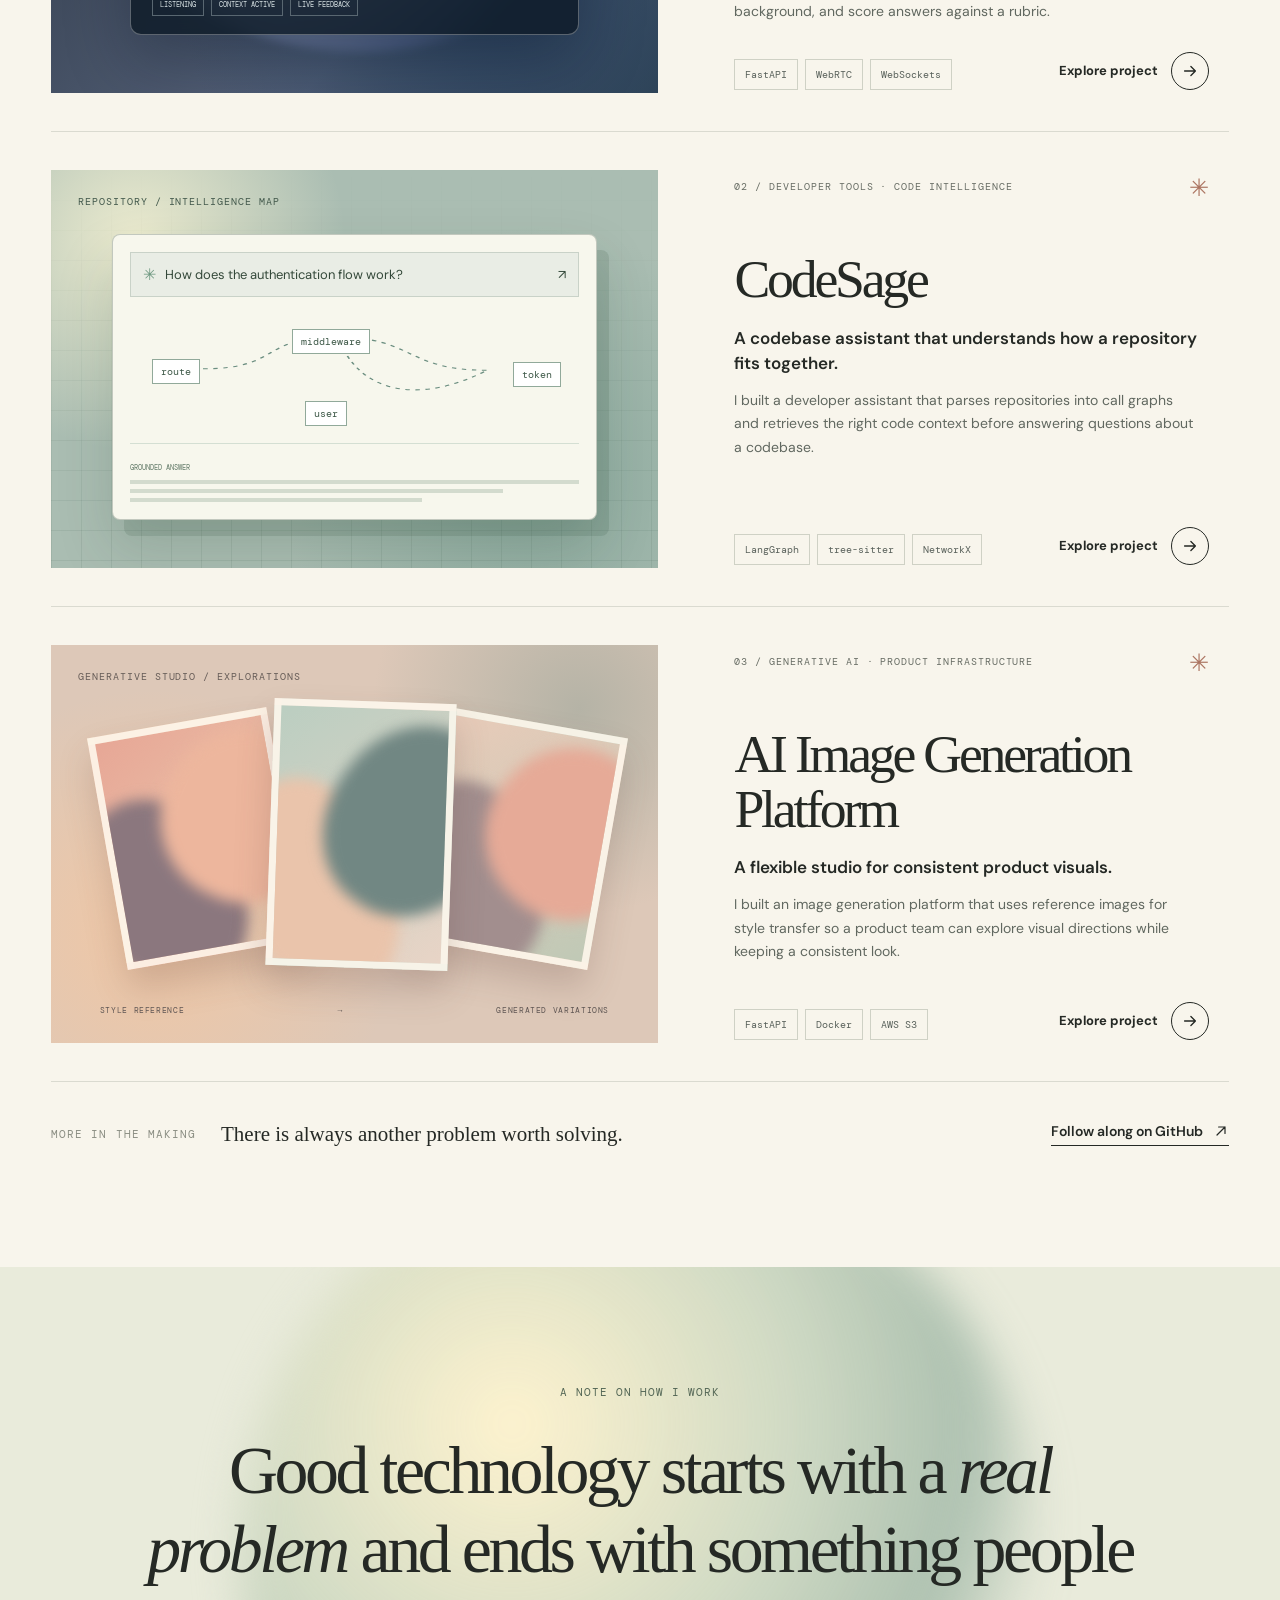
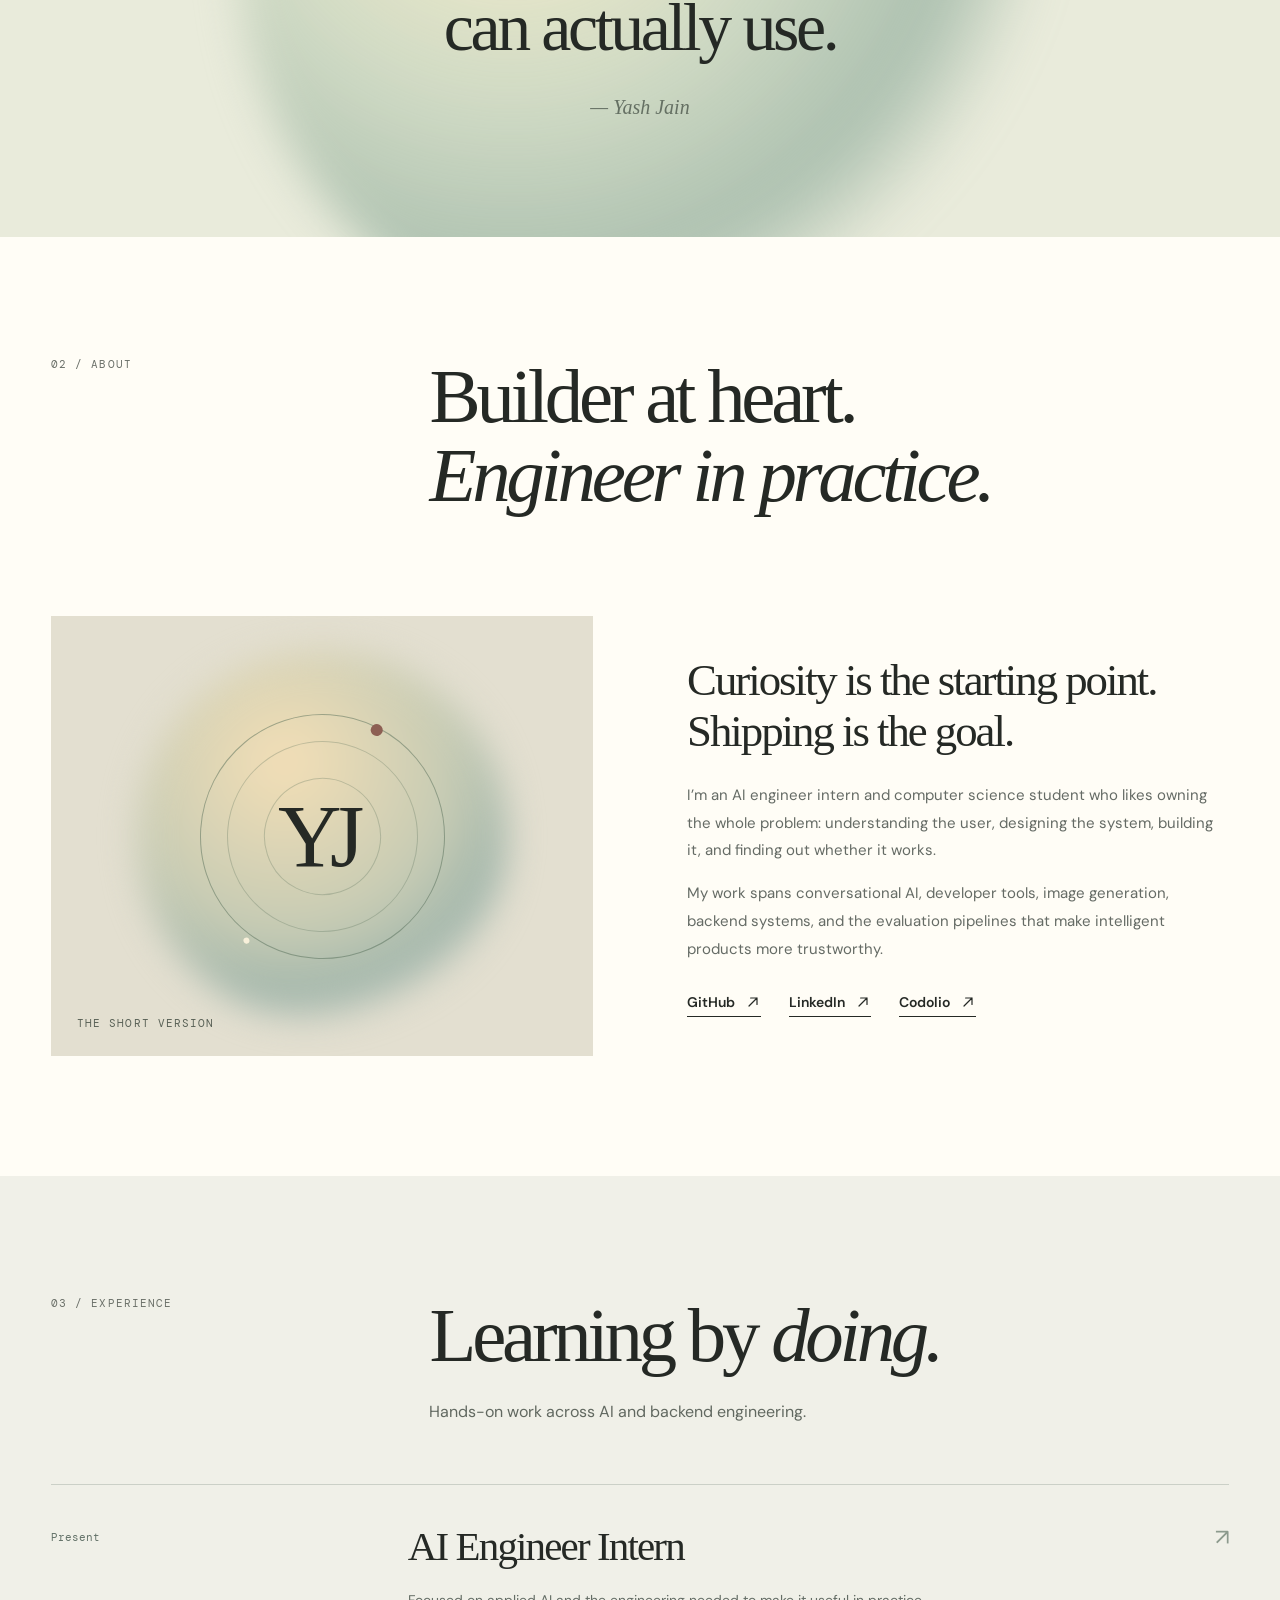
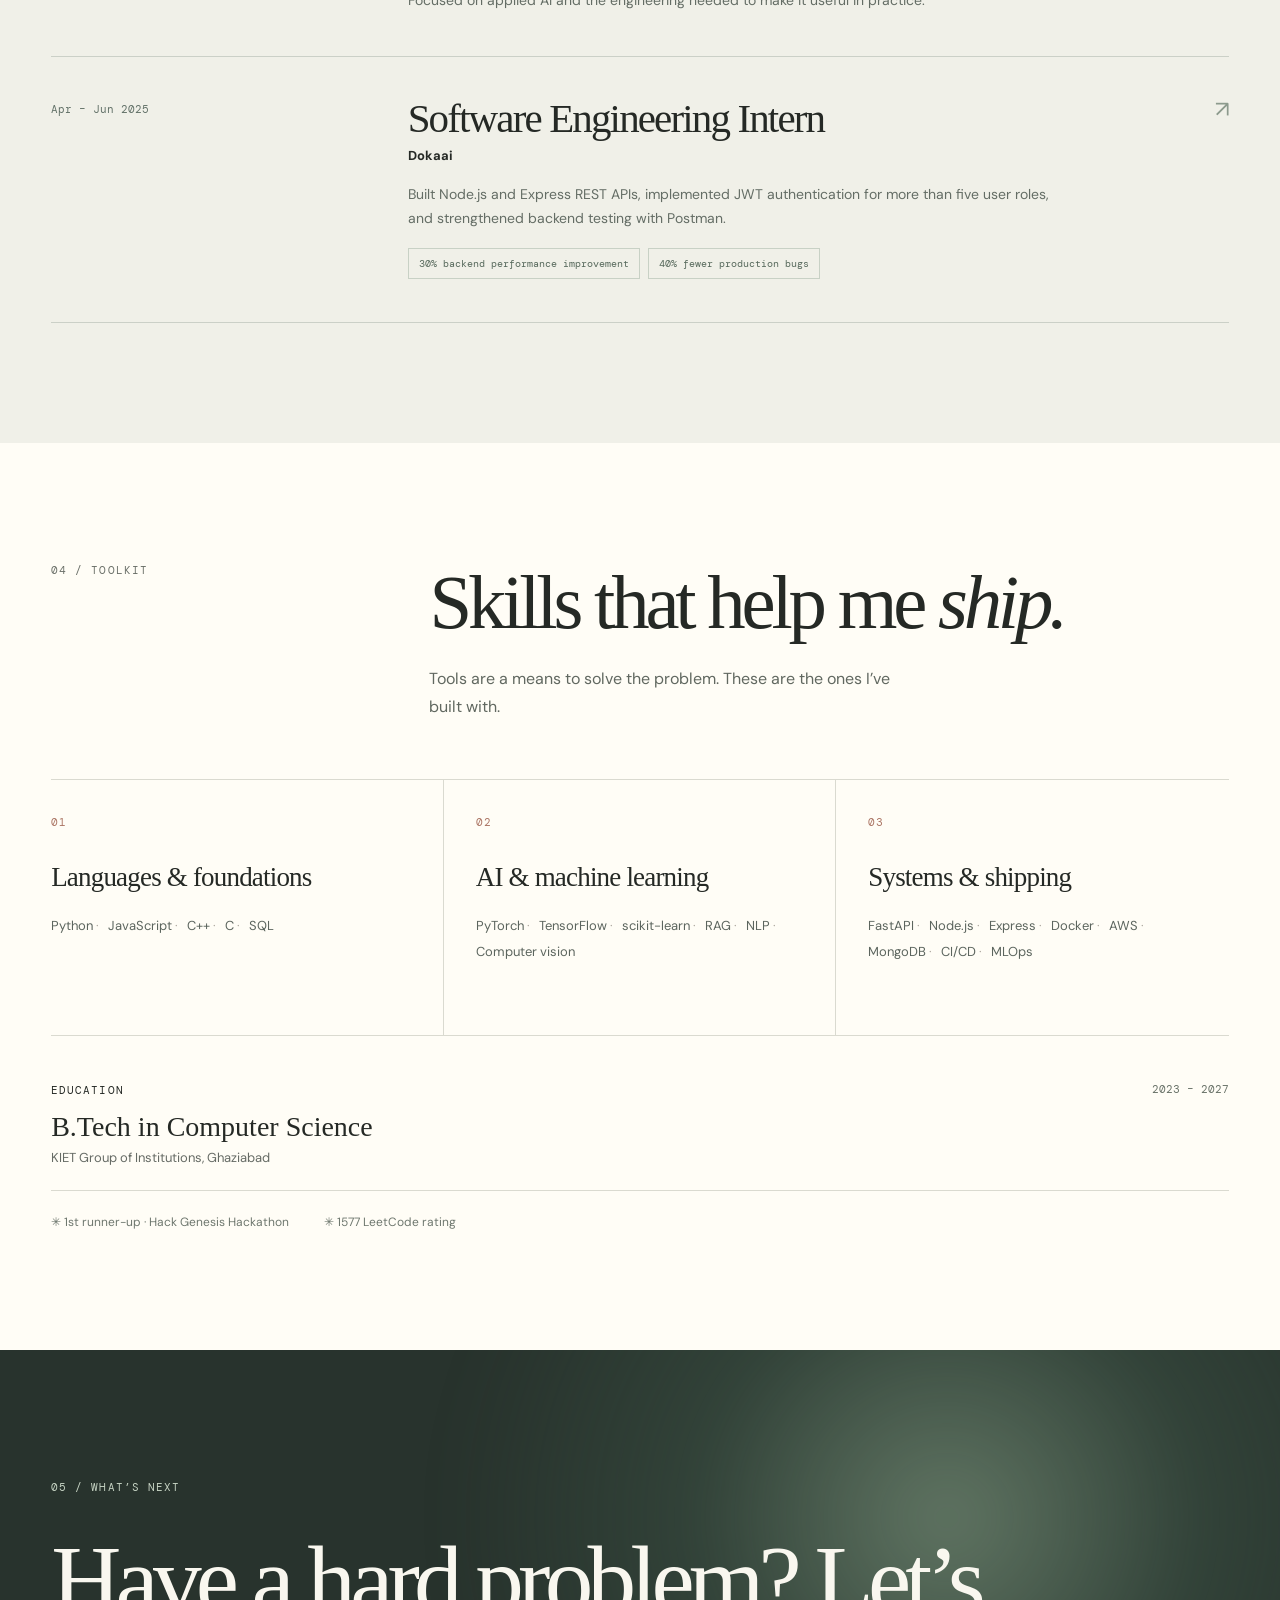
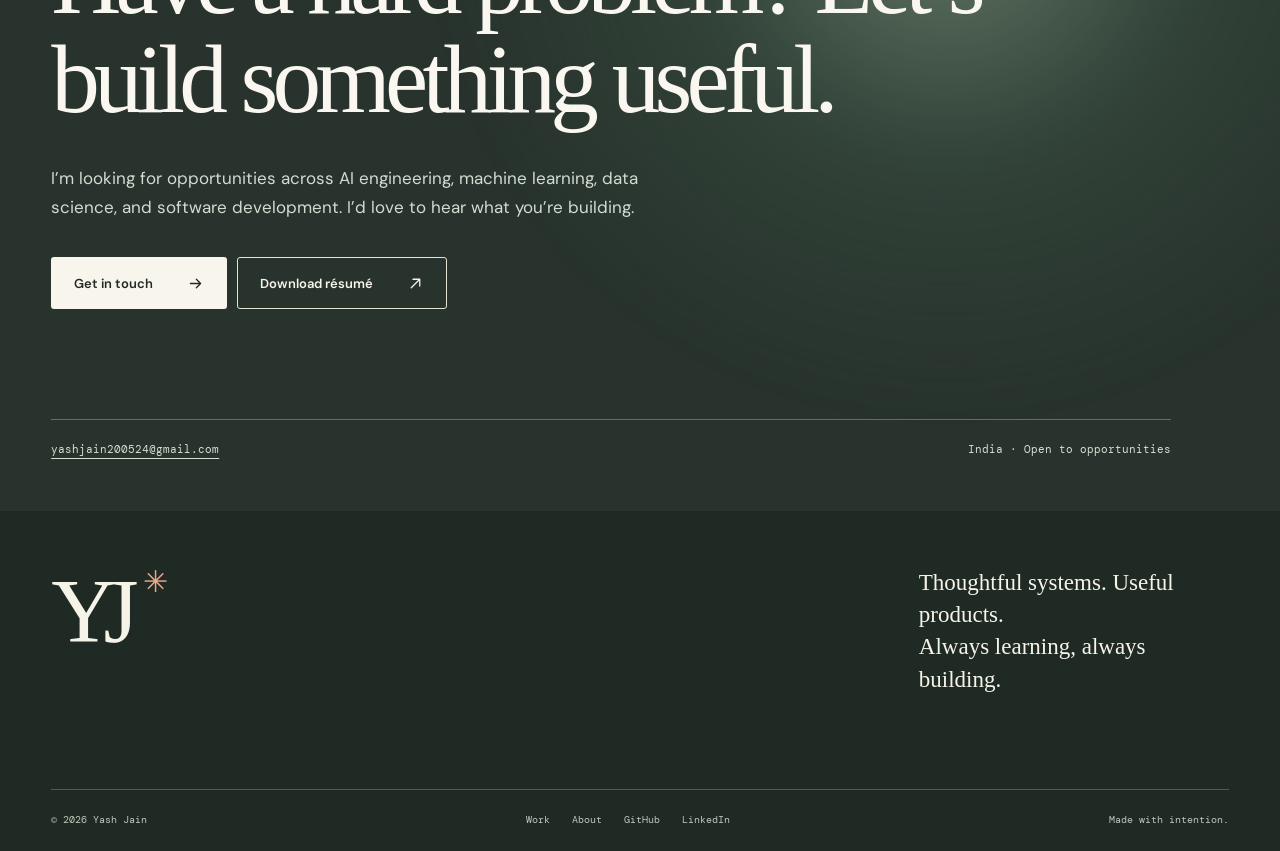
==== commit 1165dacb: "Improve project links and add dark mode" ====
--- a/project.html
+++ b/project.html
@@ -6,6 +6,7 @@
     <meta name="theme-color" content="#f8f5ec" />
     <meta name="description" content="A project by Yash Jain, AI engineer and software developer." />
     <title>Project — Yash Jain</title>
+    <script>try { document.documentElement.dataset.theme = localStorage.getItem('yash-portfolio-theme') === 'dark' ? 'dark' : 'light'; } catch { document.documentElement.dataset.theme = 'light'; }</script>
     <link rel="icon" href="./assets/favicon.svg" type="image/svg+xml" />
     <link rel="stylesheet" href="./styles.css" />
     <script type="module" src="./app.js"></script>
--- a/styles.css
+++ b/styles.css
@@ -14,7 +14,7 @@
 .section{padding:120px max(4%,calc((100vw - 1430px)/2));scroll-margin-top:20px}.section-intro{display:grid;grid-template-columns:30% 1fr;gap:25px;margin-bottom:58px}.section-intro h2,.case-detail-grid h2{font-family:var(--serif);font-weight:400;letter-spacing:-.055em;line-height:1.03;font-size:clamp(54px,6vw,92px);margin:0 0 23px}.section-intro h2 em,.case-detail-grid h2 em{font-weight:400}.section-intro p{font-size:16px;line-height:1.75;color:#616860;max-width:490px;margin:0}.reveal{opacity:0;transform:translateY(24px);transition:opacity .75s ease,transform .75s ease}.reveal.is-visible{opacity:1;transform:none}
 
 /* Work */
-.section-work{background:var(--paper)}.projects-list{border-top:1px solid var(--line)}.project-card{display:grid;grid-template-columns:1.03fr .97fr;gap:0;border-bottom:1px solid var(--line);padding:38px 0;min-height:475px}.project-card-visual-link{display:block;min-height:390px;overflow:hidden}.project-card-visual-link:hover .project-visual{transform:scale(1.025)}.project-visual{height:100%;min-height:390px;position:relative;overflow:hidden;transition:transform .6s cubic-bezier(.2,.6,.2,1);isolation:isolate}.visual-caption{position:absolute;top:25px;left:27px;z-index:5;color:rgba(255,255,255,.9);font-size:10px}.project-card-copy{padding:10px 20px 3px clamp(45px,6vw,96px);display:flex;flex-direction:column}.project-card-top{display:flex;align-items:flex-start;justify-content:space-between;color:#686d65}.project-card-top .eyebrow{font-size:10px}.tiny-asterisk{font-size:24px;line-height:.7;color:#ab7461}.project-card h3{font-family:var(--serif);font-size:clamp(44px,4.2vw,65px);font-weight:400;line-height:1.02;letter-spacing:-.06em;margin:55px 0 19px}.project-card h3 a:hover{text-decoration:underline;text-decoration-thickness:1px;text-underline-offset:7px}.project-one-liner{font-size:17px;font-weight:600;line-height:1.5;margin:0 0 12px}.project-summary{font-size:14px;color:#616860;line-height:1.7;max-width:460px;margin:0}.project-card-bottom{display:flex;align-items:end;justify-content:space-between;gap:15px;margin-top:auto;padding-top:28px}.mini-tags{display:flex;flex-wrap:wrap;gap:7px}.mini-tags span,.case-stack span{border:1px solid #cfd1c5;padding:8px 10px;font-family:var(--mono);font-size:10px;color:#59615b}.circle-link{width:44px;height:44px;display:grid;place-items:center;border:1px solid #7f877d;border-radius:50%;flex:none;transition:background .2s,color .2s,transform .2s}.circle-link:hover{background:var(--ink);color:#fff;transform:rotate(-45deg)}.circle-link svg{width:20px;height:20px}.work-end-note{display:flex;align-items:center;gap:25px;margin-top:40px}.work-end-note>span{color:#8b8e83}.work-end-note p{font-family:var(--serif);font-size:21px;margin:0;flex:1}.work-end-note .text-link{white-space:nowrap}
+.section-work{background:var(--paper)}.projects-list{border-top:1px solid var(--line)}.project-card{display:grid;grid-template-columns:1.03fr .97fr;gap:0;border-bottom:1px solid var(--line);padding:38px 0;min-height:475px}.project-card-visual-link{display:block;min-height:390px;overflow:hidden}.project-card-visual-link:hover .project-visual{transform:scale(1.025)}.project-visual{height:100%;min-height:390px;position:relative;overflow:hidden;transition:transform .6s cubic-bezier(.2,.6,.2,1);isolation:isolate}.visual-caption{position:absolute;top:25px;left:27px;z-index:5;color:rgba(255,255,255,.9);font-size:10px}.project-card-copy{padding:10px 20px 3px clamp(45px,6vw,96px);display:flex;flex-direction:column}.project-card-top{display:flex;align-items:flex-start;justify-content:space-between;color:#686d65}.project-card-top .eyebrow{font-size:10px}.tiny-asterisk{font-size:24px;line-height:.7;color:#ab7461}.project-card h3{font-family:var(--serif);font-size:clamp(44px,4.2vw,65px);font-weight:400;line-height:1.02;letter-spacing:-.06em;margin:55px 0 19px}.project-card h3 a:hover{text-decoration:underline;text-decoration-thickness:1px;text-underline-offset:7px}.project-one-liner{font-size:17px;font-weight:600;line-height:1.5;margin:0 0 12px}.project-summary{font-size:14px;color:#616860;line-height:1.7;max-width:460px;margin:0}.project-card-bottom{display:flex;align-items:end;justify-content:space-between;gap:15px;margin-top:auto;padding-top:28px}.mini-tags{display:flex;flex-wrap:wrap;gap:7px}.mini-tags span,.case-stack span{border:1px solid #cfd1c5;padding:8px 10px;font-family:var(--mono);font-size:10px;color:#59615b}.work-end-note{display:flex;align-items:center;gap:25px;margin-top:40px}.work-end-note>span{color:#8b8e83}.work-end-note p{font-family:var(--serif);font-size:21px;margin:0;flex:1}.work-end-note .text-link{white-space:nowrap}
 
 /* Project illustrations */
 .visual-interview{background:radial-gradient(ellipse at 55% 26%,#c2aaac 0,transparent 33%),radial-gradient(ellipse at 74% 80%,#304763 0,transparent 50%),linear-gradient(130deg,#2d3745,#56637b 63%,#2c4151)}.interview-orb{position:absolute;left:11%;top:4%;width:80%;height:86%;border-radius:50%;background:radial-gradient(circle at 32% 32%,#ffe3d1 0,#ca9aa4 26%,#8a96b7 48%,#566891 65%,transparent 75%);filter:blur(5px);opacity:.68}.interview-interface{position:absolute;top:19%;left:13%;width:74%;height:67%;min-height:245px;background:rgba(14,27,40,.84);border:1px solid rgba(255,255,255,.3);border-radius:11px;box-shadow:0 25px 65px rgba(4,13,31,.3);padding:18px 21px;color:#e8e9e5;backdrop-filter:blur(8px);display:flex;flex-direction:column}.mock-top{display:flex;gap:10px;align-items:center;font-family:var(--mono);font-size:8px;letter-spacing:.1em;color:#bfc9cf}.mock-top span:last-child{margin-left:auto}.mock-dot{width:6px;height:6px;border-radius:50%;background:#e6a190;box-shadow:0 0 0 3px rgba(231,159,143,.15)}.sound-bars{display:flex;align-items:center;justify-content:center;gap:3px;height:85px;margin-top:auto}.sound-bars i{display:block;width:3px;height:calc(8px + var(--i) * 1.3px);border-radius:4px;background:linear-gradient(#e5b7a7,#acb7cf)}.sound-bars i:nth-child(3n){height:46px}.sound-bars i:nth-child(4n){height:23px}.mock-prompt{font-family:var(--serif);font-size:clamp(13px,1.6vw,22px);line-height:1.3;text-align:center;max-width:390px;margin:8px auto auto}.mock-tags{display:flex;gap:7px;flex-wrap:wrap;padding-top:10px}.mock-tags span{font-family:var(--mono);font-size:7px;color:#d8e2e4;border:1px solid #596771;padding:6px 7px}.visual-codesage{background:radial-gradient(circle at 14% 18%,#ecebcf,transparent 34%),radial-gradient(circle at 80% 78%,#8caa9e,transparent 44%),#aabdb2}.visual-codesage .visual-caption{color:#43594c}.sage-grid{position:absolute;inset:0;background-image:linear-gradient(rgba(58,91,75,.11) 1px,transparent 1px),linear-gradient(90deg,rgba(58,91,75,.11) 1px,transparent 1px);background-size:30px 30px;mask-image:linear-gradient(to bottom,transparent,#000)}.sage-card{position:absolute;left:10%;top:16%;width:80%;height:72%;background:#f7f7ed;border:1px solid rgba(37,63,48,.25);border-radius:8px;box-shadow:12px 16px 0 rgba(46,82,65,.15),0 28px 55px rgba(38,65,48,.17);padding:17px;display:flex;flex-direction:column}.sage-query{display:flex;align-items:center;gap:9px;padding:11px 12px;background:#e9ede5;border:1px solid #c9d2c8;color:#34493a;font-size:clamp(8px,1.1vw,13px);white-space:nowrap}.sage-spark{font-size:16px;color:#6e9880}.sage-send{margin-left:auto}.sage-nodes{height:57%;position:relative;margin:7px 0}.sage-nodes svg{position:absolute;inset:0;width:100%;height:100%}.node{position:absolute;z-index:2;padding:5px 8px;font-family:var(--mono);font-size:clamp(7px,.9vw,10px);background:#fff;border:1px solid #91a99a;color:#3d5847}.node-a{left:5%;top:42%}.node-b{left:36%;top:19%}.node-c{right:4%;top:44%}.node-d{left:39%;bottom:8%}.sage-answer{margin-top:auto;border-top:1px solid #d4dfd3;padding-top:10px}.sage-answer span{font-family:var(--mono);font-size:7px;color:#637b69}.sage-answer div{height:4px;background:#d3dbce;margin-top:5px}.sage-answer div:nth-of-type(2){width:83%}.sage-answer div:nth-of-type(3){width:65%}.visual-image{background:radial-gradient(circle at 17% 72%,#f0c7a5,transparent 42%),radial-gradient(circle at 87% 16%,#b5b3a6,transparent 33%),#ddc8b8}.visual-image .visual-caption{color:#675d58}.image-art{position:absolute;width:30%;height:59%;top:19%;border:7px solid rgba(255,250,239,.85);box-shadow:0 20px 35px rgba(95,62,61,.22);overflow:hidden}.image-art:before,.image-art:after{content:"";position:absolute;border-radius:48%;filter:blur(7px)}.image-art:before{width:90%;height:90%;left:-20%;top:27%;background:#eacabb;transform:rotate(-23deg)}.image-art:after{width:100%;height:78%;right:-31%;top:5%;background:#607c76;transform:rotate(34deg)}.image-art-one{left:9%;transform:rotate(-10deg);background:linear-gradient(145deg,#e7a796,#eccfb2)}.image-art-one:before{background:#8b777e}.image-art-one:after{background:#edb69d}.image-art-two{left:36%;z-index:2;top:14%;height:67%;transform:rotate(2deg);background:linear-gradient(145deg,#bbcec1,#e8d4c6)}.image-art-two:before{background:#eac4ab}.image-art-two:after{background:#718783}.image-art-three{right:8%;transform:rotate(10deg);background:linear-gradient(145deg,#e8cbb9,#c0c9b6)}.image-art-three:before{background:#a28e8e}.image-art-three:after{background:#e6aa97}.image-toolbar{position:absolute;bottom:7%;left:8%;right:8%;display:flex;justify-content:space-between;font-family:var(--mono);font-size:8px;letter-spacing:.08em;color:#5f5653}
@@ -35,3 +35,14 @@
 @media(max-width:700px){.site-header{height:65px;padding:0 19px}.wordmark-symbol{font-size:26px}.wordmark-name{font-size:13px}.desktop-nav,.header-resume{display:none}.menu-toggle{display:block}.hero{height:auto;min-height:790px;padding:160px 22px 120px}.hero-kicker{font-size:9px;margin-bottom:26px}.hero h1{font-size:clamp(62px,13vw,90px);letter-spacing:-.068em}.hero-description{font-size:19px}.hero-side-note{bottom:36px;left:25px;max-width:50%;font-size:9px}.hero-scroll{bottom:36px;right:25px;font-size:9px}.hero-cta{gap:8px}.hero-cta .button{min-height:48px;padding:0 15px;gap:13px;font-size:11px}.availability{align-items:flex-start;padding:18px 23px;font-size:9px;line-height:1.5}.availability a{display:none}.section{padding:82px 23px}.section-intro{display:block;margin-bottom:38px}.section-number{display:block;margin-bottom:25px}.section-intro h2{font-size:clamp(52px,11vw,75px)}.section-intro p{font-size:14px}.project-card{grid-template-columns:1fr;padding:25px 0 36px;min-height:0}.project-card-visual-link,.project-visual{min-height:320px;height:320px}.project-card-copy{padding:28px 0 0}.project-card h3{font-size:46px;margin:34px 0 15px}.project-summary{font-size:14px}.project-card-bottom{margin-top:24px}.work-end-note{display:block}.work-end-note p{margin:12px 0 22px}.belief-band{min-height:420px;padding:90px 25px}.belief-band p{font-size:clamp(39px,8.8vw,59px)}.about-grid{grid-template-columns:1fr;gap:42px}.about-statement{min-height:350px}.about-copy h3{font-size:40px}.experience-item{grid-template-columns:1fr 28px;gap:4px}.experience-period{grid-column:1/-1;margin-bottom:10px}.experience-item>div:nth-child(2){grid-column:1}.experience-arrow{grid-column:2;grid-row:2}.skills-grid{grid-template-columns:1fr}.skill-group,.skill-group:not(:first-child){border-right:0;border-bottom:1px solid var(--line);padding:26px 0;min-height:0}.skill-group:last-child{border-bottom:0}.skill-group h3{margin:13px 0 16px}.education-line{align-items:flex-start}.education-line h3{font-size:23px}.small-notes{gap:12px}.contact-section{padding:93px 23px 35px}.contact-section h2{font-size:clamp(55px,11vw,84px)}.contact-section p{font-size:15px}.contact-meta{display:block;margin-top:85px}.contact-meta span{display:block;margin-top:12px}.site-footer{padding:45px 23px 25px}.footer-main{padding-bottom:45px}.footer-mark{font-size:72px}.footer-main p{font-size:17px}.footer-bottom{display:block}.footer-bottom>div{margin:20px 0}.case-hero{padding:120px 23px 65px}.case-breadcrumb{margin-bottom:65px;font-size:9px}.case-heading h1{font-size:clamp(64px,12vw,92px)}.case-heading p{font-size:26px}.case-visual-wrap{padding:0 23px}.case-visual-wrap .project-visual{height:460px;min-height:460px}.visual-large .interview-interface{left:8%;width:84%;top:22%;height:58%;padding:20px}.visual-large .mock-top{font-size:8px}.visual-large .mock-prompt{font-size:20px}.visual-large .mock-tags span{font-size:7px}.visual-large .sage-card{left:6%;width:88%;top:22%;height:58%;padding:15px}.visual-large .sage-query{font-size:10px;padding:10px}.visual-large .node{font-size:8px;padding:5px}.visual-large .sage-answer span{font-size:7px}.visual-large .image-art{border-width:7px}.visual-large .image-toolbar{font-size:7px}.case-body{padding:80px 23px}.case-overview,.case-outcome,.case-stack{display:block}.case-overview{padding-bottom:65px}.case-overview p{font-size:33px}.case-detail-grid{grid-template-columns:1fr;gap:60px;padding:70px 0}.case-detail-grid h2{font-size:55px}.case-outcome{padding:65px 0}.case-outcome p{font-size:32px}.case-stack>div{margin-top:25px}.next-project{padding:50px 23px}.next-project strong{font-size:52px}.next-project svg{width:30px;height:30px}}
 @media(max-width:380px){.hero h1{font-size:58px}.hero-description{font-size:17px}.hero-cta{flex-direction:column}.project-card-visual-link,.project-visual{height:280px;min-height:280px}.interview-interface{left:7%;width:86%}.mock-tags span:last-child{display:none}.wordmark-divider,.wordmark-name{display:none}.footer-main{display:block}.footer-main p{margin-top:22px}}
 @media(prefers-reduced-motion:reduce){html{scroll-behavior:auto}*,*:before,*:after{animation-duration:.01ms!important;transition-duration:.01ms!important}.reveal{opacity:1;transform:none}}
+
+/* Clear project action and theme switch */
+.project-action{display:inline-flex;align-items:center;gap:13px;flex:none;font-size:13px;font-weight:700;white-space:nowrap;transition:color .2s}.project-action svg{width:38px;height:38px;padding:9px;border:1px solid currentColor;border-radius:50%;transition:transform .2s,background .2s,color .2s}.project-action:hover{color:#a35443}.project-action:hover svg{transform:translateX(3px);background:var(--ink);color:var(--paper)}.project-action:focus-visible,.theme-toggle:focus-visible{outline:2px solid currentColor;outline-offset:4px}.theme-toggle{display:inline-flex;align-items:center;justify-content:center;gap:7px;min-width:76px;height:42px;padding:0 9px;border:1px solid #c5c7bc;background:transparent;color:var(--ink);cursor:pointer;font-size:12px;font-weight:600;transition:background .2s,border-color .2s}.theme-toggle:hover{background:#eae9de}.theme-icon{font-family:var(--serif);font-size:21px;line-height:1}.theme-label{min-width:28px;text-align:left}
+@media(max-width:700px){.project-card-bottom{align-items:flex-start;flex-direction:column}.project-action{margin-top:8px}.theme-toggle{min-width:42px;width:42px;padding:0}.theme-label{display:none}.header-actions{gap:8px}}
+
+/* Dark palette keeps the artwork vivid while making reading surfaces comfortable. */
+html[data-theme="dark"]{color-scheme:dark;--ink:#edf1e8;--muted:#b3bfb3;--paper:#151d1a;--cream:#1d2821;--line:#39483d}html[data-theme="dark"] .site-header{background:rgba(29,39,33,.95);border-color:#3d4c40;box-shadow:0 12px 40px rgba(0,0,0,.16)}html[data-theme="dark"] .wordmark-divider{background:#526155}html[data-theme="dark"] .desktop-nav a{color:#d6e0d2}html[data-theme="dark"] .desktop-nav a:hover,html[data-theme="dark"] .footer-bottom a:hover{color:#ffc4a9}html[data-theme="dark"] .header-resume,html[data-theme="dark"] .theme-toggle{border-color:#718476}html[data-theme="dark"] .header-resume:hover,html[data-theme="dark"] .theme-toggle:hover{background:#34463a}html[data-theme="dark"] .mobile-nav{background:#1d2821;box-shadow:0 20px 35px rgba(0,0,0,.35)}
+html[data-theme="dark"] .hero{background:#273b3a}html[data-theme="dark"] .hero-wash{background:radial-gradient(ellipse 40% 56% at 15% 10%,rgba(137,122,114,.5),transparent 75%),radial-gradient(ellipse 41% 55% at 85% 14%,rgba(92,72,88,.78),transparent 72%),radial-gradient(ellipse 50% 60% at 80% 90%,rgba(115,96,74,.55),transparent 70%),radial-gradient(ellipse 65% 50% at 19% 87%,rgba(54,82,79,.8),transparent 75%),linear-gradient(130deg,#253d3d,#68565b 52%,#3c5148)}html[data-theme="dark"] .hero:before{background:#849087}html[data-theme="dark"] .hero:after{background:#332d45}html[data-theme="dark"] .availability{background:#253229;border-color:var(--line);color:#e1e9dd}html[data-theme="dark"] .availability-icon{color:#f2b69a}
+html[data-theme="dark"] .section-number,html[data-theme="dark"] .section-intro p,html[data-theme="dark"] .project-card-top,html[data-theme="dark"] .project-summary,html[data-theme="dark"] .about-copy p,html[data-theme="dark"] .experience-item p,html[data-theme="dark"] .skill-group>div span,html[data-theme="dark"] .education-line p,html[data-theme="dark"] .small-notes span{color:#b7c3b8}html[data-theme="dark"] .tiny-asterisk,html[data-theme="dark"] .skill-index{color:#e7ae93}html[data-theme="dark"] .mini-tags span,html[data-theme="dark"] .case-stack span{border-color:#526153;color:#d2dfd2}html[data-theme="dark"] .project-action:hover{color:#ffc4a9}html[data-theme="dark"] .work-end-note>span{color:#a7b6a9}
+html[data-theme="dark"] .belief-band{background:#263a31}html[data-theme="dark"] .belief-orb{background:radial-gradient(circle at 40% 38%,rgba(113,139,111,.45),rgba(55,91,76,.35) 43%,rgba(25,53,44,.45) 63%,transparent 75%)}html[data-theme="dark"] .belief-band .eyebrow,html[data-theme="dark"] .belief-signature{color:#c0d0bf}html[data-theme="dark"] .about-statement{color:#263229}html[data-theme="dark"] .experience-section{background:#1a251e}html[data-theme="dark"] .experience-list,html[data-theme="dark"] .experience-item{border-color:var(--line)}html[data-theme="dark"] .experience-period,html[data-theme="dark"] .experience-arrow{color:#adbeaf}html[data-theme="dark"] .experience-highlights span{border-color:#506252;color:#d5e0d1}html[data-theme="dark"] .education-line>span{color:#bfcebe}
+html[data-theme="dark"] .case-hero{background:radial-gradient(ellipse at 86% 8%,#3c3b36,transparent 40%),#1b2922}html[data-theme="dark"] .case-breadcrumb,html[data-theme="dark"] .case-heading p{color:#c2cfc0}html[data-theme="dark"] .case-heading .eyebrow,html[data-theme="dark"] .case-detail-grid .eyebrow,html[data-theme="dark"] .case-outcome .eyebrow{color:#e7ad94}html[data-theme="dark"] .button-dark{background:#edf1e8;color:#1b2922}html[data-theme="dark"] .button-dark:hover{background:#d1dfd0}html[data-theme="dark"] .button-outline{border-color:#97a898;color:#edf1e8}html[data-theme="dark"] .button-outline:hover{background:#33493b}html[data-theme="dark"] .case-detail-grid p,html[data-theme="dark"] .case-detail-grid li{color:#c1cfc0}html[data-theme="dark"] .next-project{background:#283d30}html[data-theme="dark"] .next-project:hover{background:#34513d}html[data-theme="dark"] .next-project>span{color:#c0d5bf}html[data-theme="dark"] .contact-section{background:#111b16}html[data-theme="dark"] .site-footer{background:#0d1611}
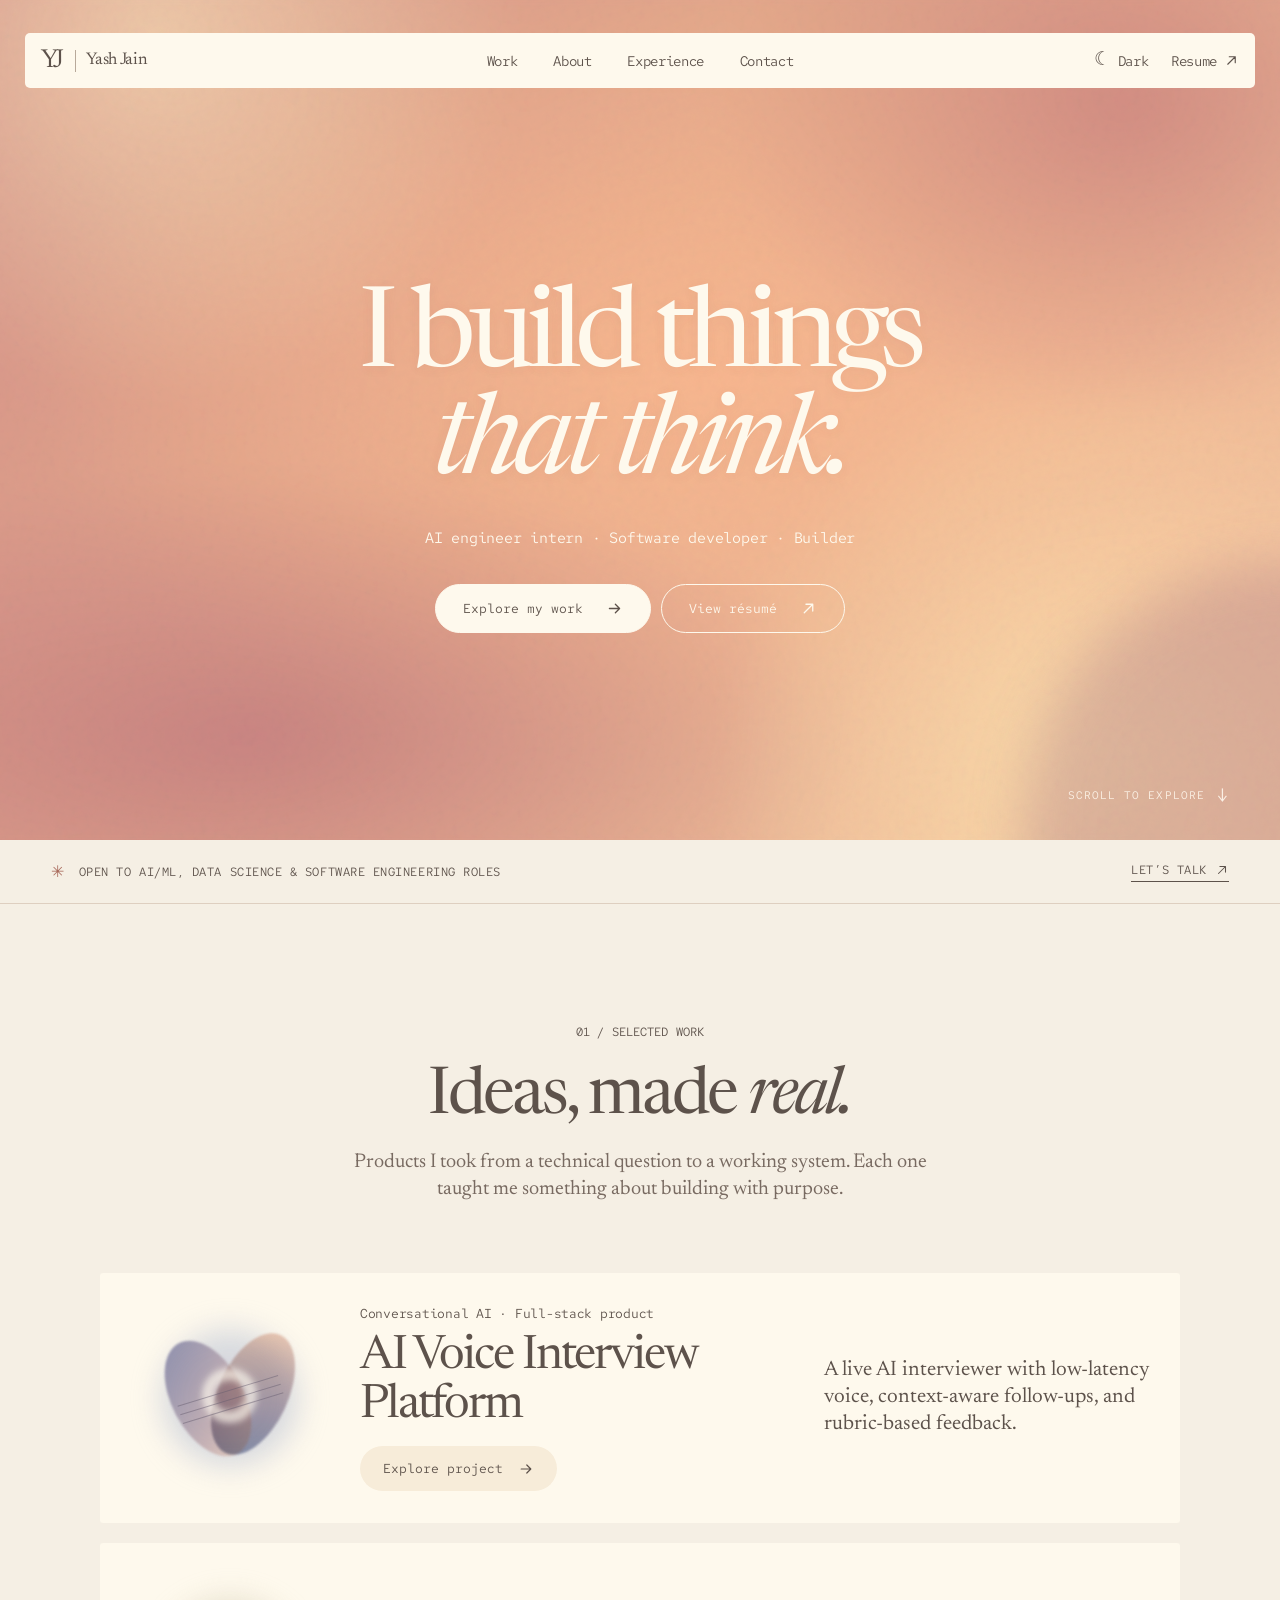
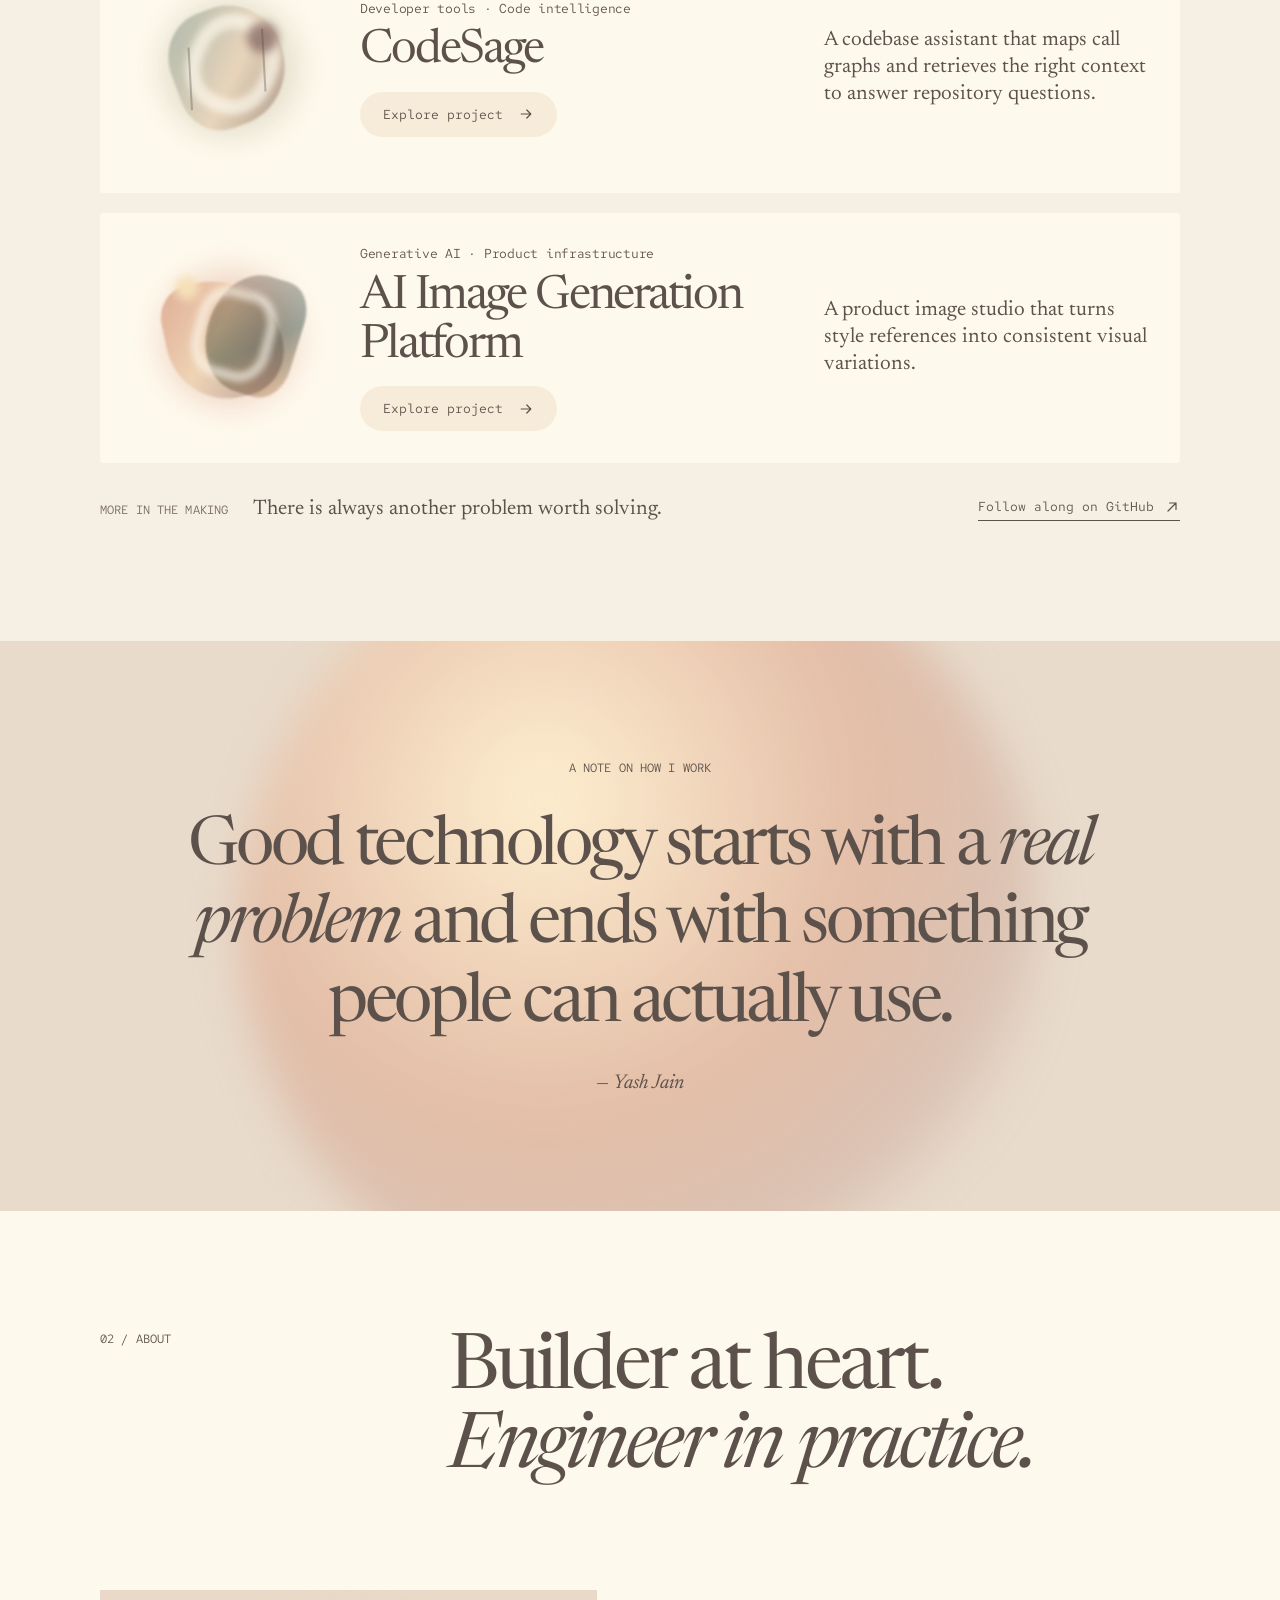
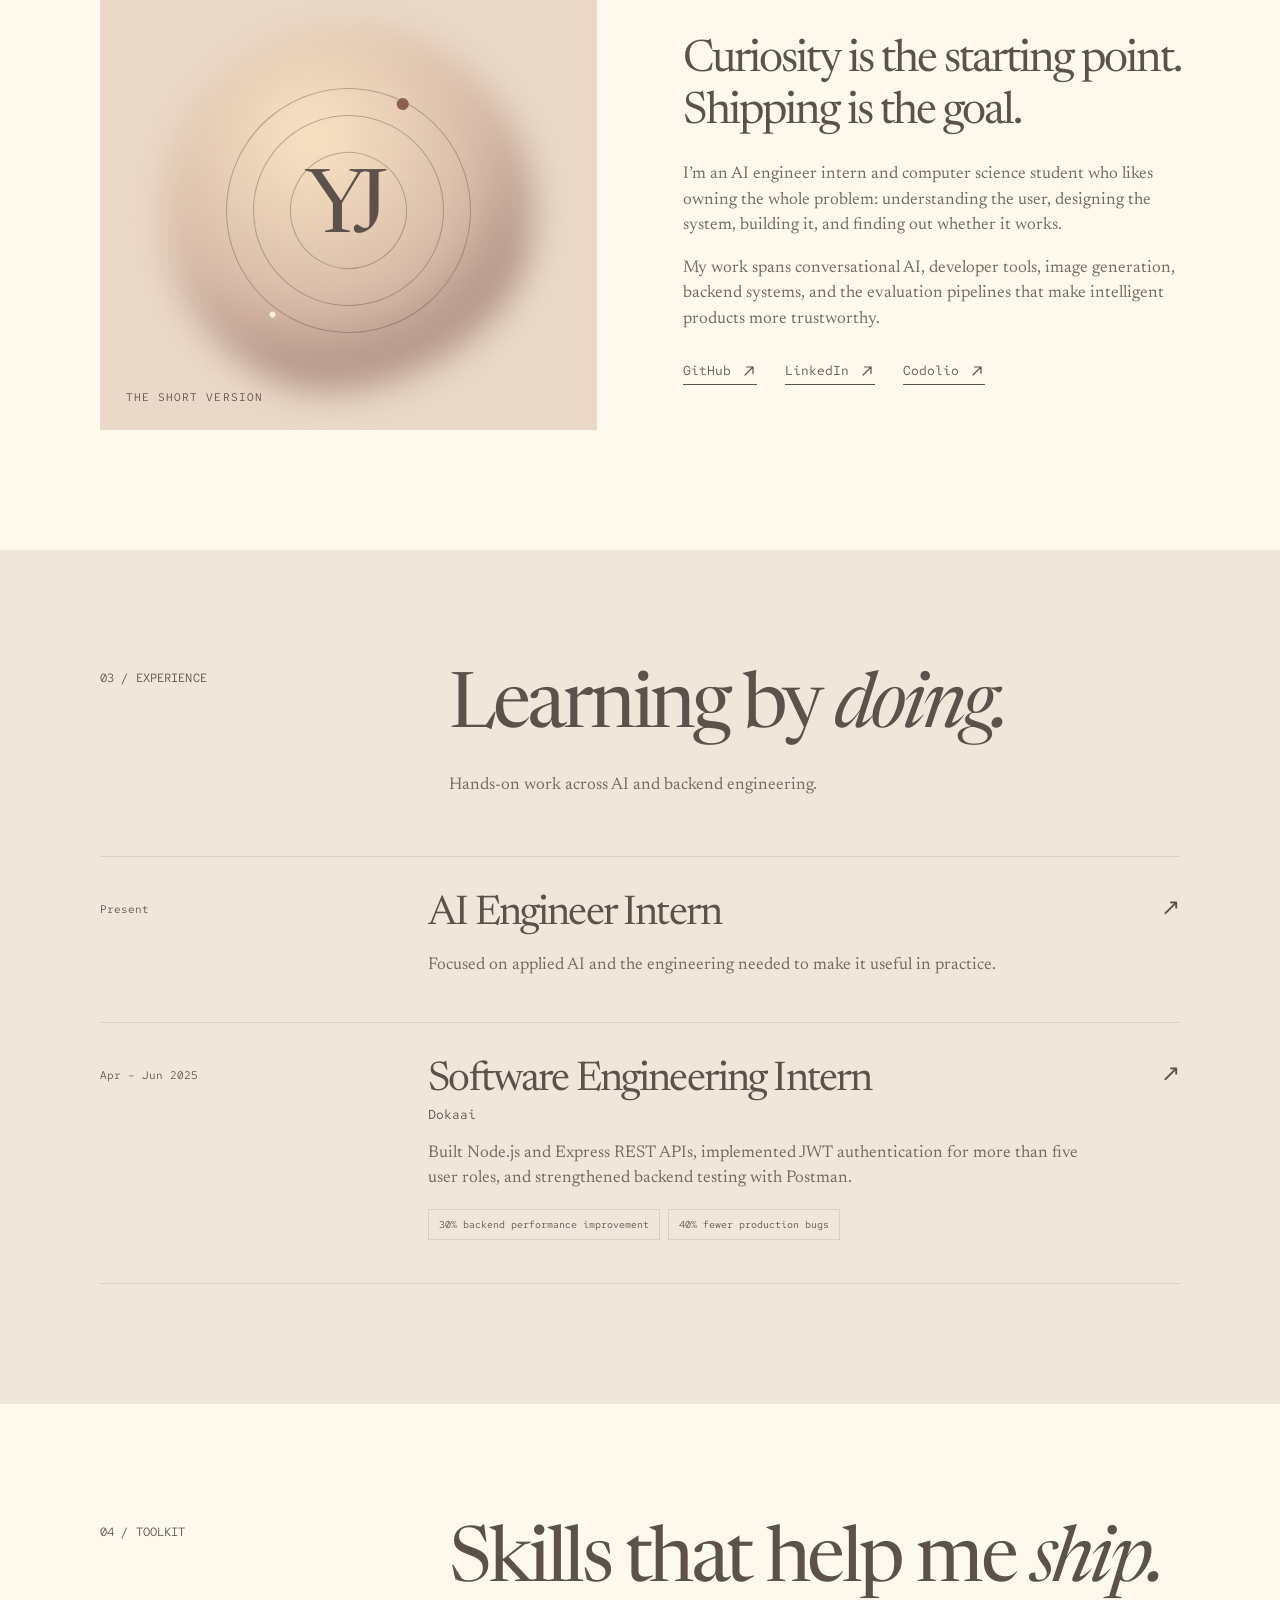
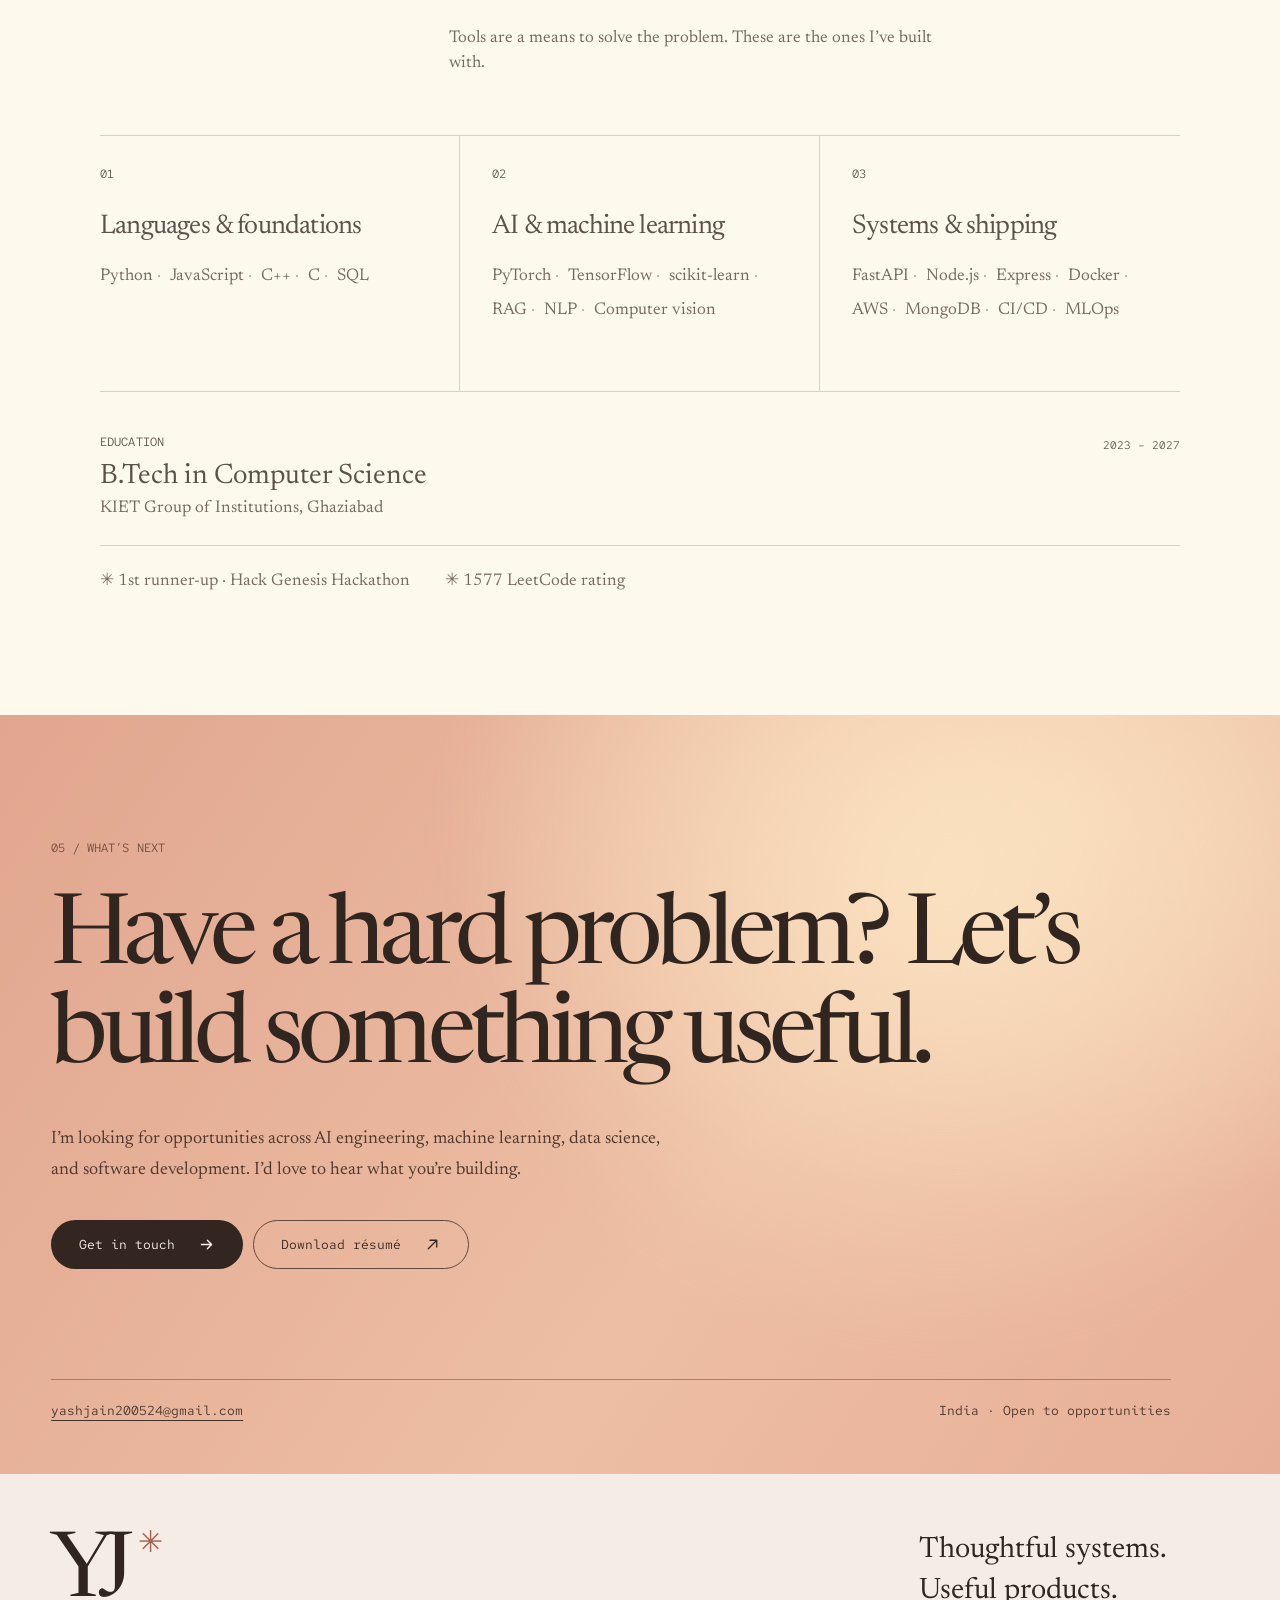
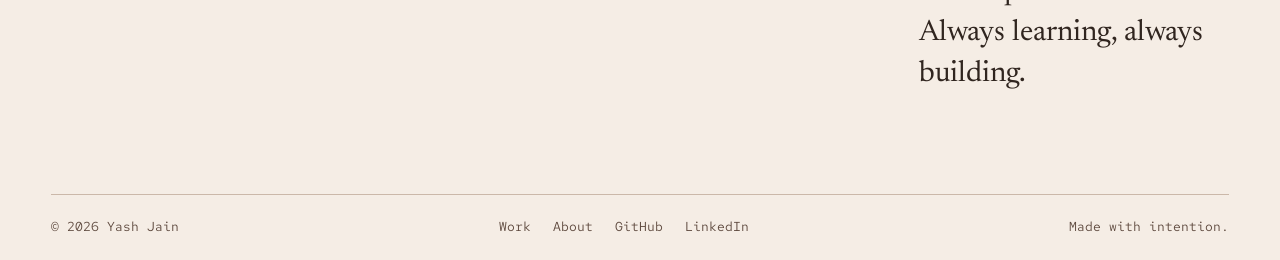
==== commit 6efb4416: "Updated UI" ====
--- a/project.html
+++ b/project.html
@@ -3,7 +3,7 @@
   <head>
     <meta charset="UTF-8" />
     <meta name="viewport" content="width=device-width, initial-scale=1.0" />
-    <meta name="theme-color" content="#f8f5ec" />
+    <meta name="theme-color" content="#f5efe4" />
     <meta name="description" content="A project by Yash Jain, AI engineer and software developer." />
     <title>Project — Yash Jain</title>
     <script>try { document.documentElement.dataset.theme = localStorage.getItem('yash-portfolio-theme') === 'dark' ? 'dark' : 'light'; } catch { document.documentElement.dataset.theme = 'light'; }</script>
--- a/styles.css
+++ b/styles.css
@@ -1,13 +1,13 @@
-@import url('https://fonts.googleapis.com/css2?family=DM+Sans:wght@400;500;600;700&family=DM+Mono:wght@400;500&display=swap');
-
-:root{--ink:#252925;--muted:#666b65;--paper:#f8f5ec;--cream:#fffdf6;--line:#dadad0;--peach:#efad91;--rose:#d58b8f;--green:#657d6b;--serif:Georgia,'Times New Roman',serif;--sans:'DM Sans',Arial,sans-serif;--mono:'DM Mono',ui-monospace,monospace}
-*{box-sizing:border-box}html{scroll-behavior:smooth}body{margin:0;background:var(--paper);color:var(--ink);font-family:var(--sans);-webkit-font-smoothing:antialiased}body.menu-open{overflow:hidden}a{color:inherit;text-decoration:none}button{font:inherit}svg{width:1.1em;height:1.1em;flex:none}::selection{background:#efb699;color:#252925}.skip-link{position:absolute;top:-100px;left:20px;z-index:1000;padding:12px 16px;background:#fff}.skip-link:focus{top:12px}.eyebrow,.section-number,.visual-caption,.hero-kicker,.hero-scroll,.hero-side-note,.availability,.skill-index,.work-end-note>span,.about-statement>span,.case-breadcrumb,.next-project>span{font-family:var(--mono);font-size:11px;letter-spacing:.095em;text-transform:uppercase}.section-number{color:#6b7069;white-space:nowrap}.text-link{display:inline-flex;align-items:center;gap:10px;font-size:14px;font-weight:600;border-bottom:1px solid currentColor;padding-bottom:5px;transition:gap .2s}.text-link:hover{gap:17px}.text-link svg{width:16px;height:16px}.button{min-height:52px;display:inline-flex;align-items:center;justify-content:center;gap:34px;padding:0 22px;border:1px solid transparent;border-radius:3px;font-size:13px;font-weight:600;transition:transform .2s,background .2s,color .2s}.button:hover{transform:translateY(-3px)}.button svg{width:17px;height:17px}.button-dark{background:var(--ink);color:#fff}.button-dark:hover{background:#3d4941}.button-outline{border-color:rgba(37,41,37,.48)}.button-outline:hover{background:#fff8eb}.button-light{background:#f8f5ec;color:var(--ink)}.button-light-outline{border-color:#e6e3d6;color:#f8f5ec}.button-light-outline:hover{background:rgba(255,255,255,.12)}
+@import url('https://fonts.googleapis.com/css2?family=Newsreader:opsz,wght@6..72,400;6..72,500&family=Red+Hat+Mono:wght@400;500;600&display=swap');
+
+:root{--ink:#5d524b;--muted:#786a61;--paper:#f5efe4;--cream:#fef9ed;--line:#decfc0;--peach:#efad91;--rose:#d58b8f;--green:#657d6b;--serif:'Newsreader',Georgia,serif;--sans:'Newsreader',Georgia,serif;--mono:'Red Hat Mono',ui-monospace,monospace}
+*{box-sizing:border-box}html{scroll-behavior:smooth}body{margin:0;background:var(--paper);color:var(--ink);font-family:var(--sans);-webkit-font-smoothing:antialiased}body.menu-open{overflow:hidden}a{color:inherit;text-decoration:none}button{font:inherit}svg{width:1.1em;height:1.1em;flex:none}::selection{background:#efb699;color:#252925}.skip-link{position:absolute;top:-100px;left:20px;z-index:1000;padding:12px 16px;background:#fff}.skip-link:focus{top:12px}.eyebrow,.section-number,.visual-caption,.hero-scroll,.availability,.skill-index,.work-end-note>span,.about-statement>span,.case-breadcrumb,.next-project>span{font-family:var(--mono);font-size:11px;letter-spacing:.095em;text-transform:uppercase}.section-number{color:#6b7069;white-space:nowrap}.text-link{display:inline-flex;align-items:center;gap:10px;font-size:14px;font-weight:600;border-bottom:1px solid currentColor;padding-bottom:5px;transition:gap .2s}.text-link:hover{gap:17px}.text-link svg{width:16px;height:16px}.button{min-height:52px;display:inline-flex;align-items:center;justify-content:center;gap:34px;padding:0 22px;border:1px solid transparent;border-radius:3px;font-size:13px;font-weight:600;transition:transform .2s,background .2s,color .2s}.button:hover{transform:translateY(-3px)}.button svg{width:17px;height:17px}.button-dark{background:var(--ink);color:#fff}.button-dark:hover{background:#3d4941}.button-outline{border-color:rgba(37,41,37,.48)}.button-outline:hover{background:#fff8eb}.button-light{background:#f8f5ec;color:var(--ink)}.button-light-outline{border-color:#e6e3d6;color:#f8f5ec}.button-light-outline:hover{background:rgba(255,255,255,.12)}
 
 /* Header */
 .site-header{position:absolute;top:22px;left:3%;right:3%;height:74px;z-index:30;display:flex;align-items:center;justify-content:space-between;padding:0 29px;background:rgba(255,253,247,.94);border:1px solid rgba(255,255,255,.45);border-radius:3px;box-shadow:0 12px 40px rgba(64,48,39,.04);backdrop-filter:blur(14px)}.wordmark{display:flex;align-items:center;gap:16px;white-space:nowrap}.wordmark-symbol{font-family:var(--serif);font-size:29px;letter-spacing:-.13em;margin-right:4px}.wordmark-divider{width:1px;height:25px;background:#b8b9b0}.wordmark-name{font-size:14px;font-weight:600;letter-spacing:-.02em}.desktop-nav{display:flex;gap:32px;margin-left:auto;margin-right:36px}.desktop-nav a{font-size:12px;color:#494d47;transition:color .2s}.desktop-nav a:hover,.footer-bottom a:hover{color:#a35443}.header-actions{display:flex;align-items:center;gap:14px}.header-resume{display:flex;align-items:center;gap:20px;border:1px solid #c5c7bc;padding:13px 15px;font-size:12px;font-weight:600}.header-resume:hover{background:#eae9de}.header-resume svg{width:15px;height:15px}.menu-toggle{display:none;border:0;background:transparent;width:40px;height:40px;padding:11px;cursor:pointer}.menu-toggle span{display:block;height:1px;background:var(--ink);margin:6px 0}.mobile-nav{position:absolute;top:calc(100% + 4px);left:0;right:0;display:flex;flex-direction:column;padding:20px 29px 26px;background:var(--cream);box-shadow:0 20px 35px rgba(0,0,0,.1)}.mobile-nav[hidden]{display:none}.mobile-nav a{padding:14px 0;border-bottom:1px solid var(--line);font-family:var(--serif);font-size:24px}.mobile-nav .mobile-resume{font-family:var(--sans);font-size:13px;display:flex;justify-content:space-between}
 
 /* Hero */
-.hero{position:relative;min-height:min(840px,100svh);height:770px;overflow:hidden;background:#f4b49b;display:flex;align-items:center;justify-content:center;text-align:center;padding:125px 25px 80px;isolation:isolate}.hero-wash,.hero-grain{position:absolute;inset:0;z-index:-1}.hero-wash{background:radial-gradient(ellipse 36% 54% at 15% 8%,rgba(255,242,190,.55),transparent 74%),radial-gradient(ellipse 42% 50% at 85% 15%,rgba(205,127,124,.75),transparent 70%),radial-gradient(ellipse 37% 62% at 82% 88%,rgba(255,228,171,.72),transparent 73%),radial-gradient(ellipse 60% 40% at 22% 85%,rgba(190,112,125,.65),transparent 74%),radial-gradient(ellipse 65% 57% at 55% 45%,rgba(255,184,140,.8),transparent 76%),linear-gradient(125deg,#d89088 2%,#e7a989 45%,#f9c79f 98%);filter:blur(15px) saturate(.94);transform:scale(1.08)}.hero-grain{opacity:.22;background-image:url("data:image/svg+xml,%3Csvg viewBox='0 0 180 180' xmlns='http://www.w3.org/2000/svg'%3E%3Cfilter id='n'%3E%3CfeTurbulence type='fractalNoise' baseFrequency='.65' numOctaves='3' stitchTiles='stitch'/%3E%3C/filter%3E%3Crect width='100%25' height='100%25' filter='url(%23n)' opacity='.24'/%3E%3C/svg%3E");mix-blend-mode:multiply}.hero:before,.hero:after{content:"";position:absolute;width:48vw;height:85vw;max-height:800px;border-radius:48%;z-index:-1;filter:blur(28px);opacity:.3}.hero:before{left:-23vw;top:-25vw;background:#fce4af;transform:rotate(28deg)}.hero:after{right:-31vw;bottom:-39vw;background:#9a607b;transform:rotate(-35deg)}.hero-content{position:relative;max-width:1000px;margin-top:12px}.hero-kicker{display:inline-flex;align-items:center;gap:10px;color:#fff8ee;font-size:11px;letter-spacing:.1em;margin-bottom:32px}.status-dot{width:7px;height:7px;border-radius:50%;background:#fff8ee;box-shadow:0 0 0 4px rgba(255,255,255,.18)}h1,h2,h3,p{margin-top:0}.hero h1{font-family:var(--serif);font-weight:400;color:#fffaf0;font-size:clamp(76px,10.3vw,154px);line-height:.92;letter-spacing:-.07em;margin:0 0 32px;text-shadow:0 2px 13px rgba(104,74,71,.06)}.hero h1 em{font-weight:400}.hero-description{font-family:var(--serif);font-size:clamp(18px,2vw,26px);line-height:1.4;color:#fff9ee;max-width:660px;margin:0 auto 36px;text-wrap:balance}.hero-cta{display:flex;justify-content:center;gap:10px}.hero-cta .button{background:#fffaf1;color:#292c27;border-color:#fffaf1}.hero-cta .button-outline{background:transparent;color:#fffaf1}.hero-cta .button-outline:hover{background:rgba(255,255,255,.12)}.hero-side-note,.hero-scroll{position:absolute;color:#fff8ee;bottom:34px;opacity:.9}.hero-side-note{left:4%;display:flex;align-items:center;gap:11px}.hero-scroll{right:4%;display:flex;align-items:center;gap:12px}.hero-scroll span{font-size:18px}
+.hero{position:relative;min-height:min(840px,100svh);height:770px;overflow:hidden;background:#f4b49b;display:flex;align-items:center;justify-content:center;text-align:center;padding:125px 25px 80px;isolation:isolate}.hero-wash,.hero-grain{position:absolute;inset:0;z-index:-1}.hero-wash{background:radial-gradient(ellipse 36% 54% at 15% 8%,rgba(255,242,190,.55),transparent 74%),radial-gradient(ellipse 42% 50% at 85% 15%,rgba(205,127,124,.75),transparent 70%),radial-gradient(ellipse 37% 62% at 82% 88%,rgba(255,228,171,.72),transparent 73%),radial-gradient(ellipse 60% 40% at 22% 85%,rgba(190,112,125,.65),transparent 74%),radial-gradient(ellipse 65% 57% at 55% 45%,rgba(255,184,140,.8),transparent 76%),linear-gradient(125deg,#d89088 2%,#e7a989 45%,#f9c79f 98%);filter:blur(15px) saturate(.94);transform:scale(1.08)}.hero-grain{opacity:.22;background-image:url("data:image/svg+xml,%3Csvg viewBox='0 0 180 180' xmlns='http://www.w3.org/2000/svg'%3E%3Cfilter id='n'%3E%3CfeTurbulence type='fractalNoise' baseFrequency='.65' numOctaves='3' stitchTiles='stitch'/%3E%3C/filter%3E%3Crect width='100%25' height='100%25' filter='url(%23n)' opacity='.24'/%3E%3C/svg%3E");mix-blend-mode:multiply}.hero:before,.hero:after{content:"";position:absolute;width:48vw;height:85vw;max-height:800px;border-radius:48%;z-index:-1;filter:blur(28px);opacity:.3}.hero:before{left:-23vw;top:-25vw;background:#fce4af;transform:rotate(28deg)}.hero:after{right:-31vw;bottom:-39vw;background:#9a607b;transform:rotate(-35deg)}.hero-content{position:relative;max-width:1000px;margin-top:12px}h1,h2,h3,p{margin-top:0}.hero h1{font-family:var(--serif);font-weight:400;color:#fffaf0;font-size:clamp(76px,10.3vw,154px);line-height:.92;letter-spacing:-.07em;margin:0 0 32px;text-shadow:0 2px 13px rgba(104,74,71,.06)}.hero h1 em{font-weight:400}.hero-cta{display:flex;justify-content:center;gap:10px}.hero-cta .button{background:#fffaf1;color:#292c27;border-color:#fffaf1}.hero-cta .button-outline{background:transparent;color:#fffaf1}.hero-cta .button-outline:hover{background:rgba(255,255,255,.12)}.hero-scroll{position:absolute;color:#fff8ee;bottom:34px;opacity:.9}.hero-scroll{right:4%;display:flex;align-items:center;gap:12px}.hero-scroll span{font-size:18px}
 .availability{display:flex;align-items:center;gap:14px;padding:21px 4%;background:#f0ece2;border-bottom:1px solid #e3dfd4;color:#3f4940;letter-spacing:.045em}.availability-icon{font-size:16px;color:#a45b4a}.availability a{margin-left:auto;display:flex;align-items:center;gap:8px;border-bottom:1px solid currentColor;padding-bottom:3px}.availability svg{width:14px;height:14px}
 
 /* Shared sections */
@@ -32,17 +32,459 @@
 .case-main{background:var(--paper)}.case-hero{padding:150px max(4%,calc((100vw - 1430px)/2)) 85px;background:radial-gradient(ellipse at 86% 8%,#f2d8c3,transparent 39%),#f3efe4}.case-breadcrumb{display:flex;justify-content:space-between;gap:20px;color:#626c61;margin-bottom:90px}.case-breadcrumb a{border-bottom:1px solid currentColor;padding-bottom:4px}.case-heading{max-width:1050px}.case-heading .eyebrow{color:#9b6857}.case-heading h1{font-family:var(--serif);font-size:clamp(70px,9vw,138px);font-weight:400;line-height:.96;letter-spacing:-.07em;margin:25px 0 28px}.case-heading p{font-family:var(--serif);font-size:clamp(24px,3vw,40px);line-height:1.25;letter-spacing:-.025em;max-width:750px;margin:0 0 35px;color:#555e54}.case-actions{display:flex;gap:10px}.case-visual-wrap{padding:0 max(4%,calc((100vw - 1430px)/2));margin-top:-1px}.case-visual-wrap .project-visual{height:min(58vw,740px);min-height:480px}.visual-large .interview-interface{left:20%;width:60%;top:15%;height:71%;padding:30px 35px}.visual-large .mock-top{font-size:11px}.visual-large .sound-bars{height:160px;gap:5px}.visual-large .sound-bars i{width:5px}.visual-large .mock-prompt{font-size:clamp(22px,3vw,36px);max-width:600px}.visual-large .mock-tags span{font-size:10px}.visual-large .sage-card{left:18%;width:64%;top:12%;height:76%;padding:32px}.visual-large .sage-query{font-size:18px;padding:18px}.visual-large .node{font-size:14px;padding:9px 12px}.visual-large .sage-answer span{font-size:10px}.visual-large .sage-answer div{height:7px;margin-top:8px}.visual-large .image-art{border-width:12px}.visual-large .image-toolbar{font-size:12px}.case-body{padding:115px max(4%,calc((100vw - 1430px)/2)) 125px}.case-overview{display:grid;grid-template-columns:30% 1fr;gap:25px;padding-bottom:100px;border-bottom:1px solid var(--line)}.case-overview p{font-family:var(--serif);font-size:clamp(30px,3.5vw,52px);line-height:1.3;letter-spacing:-.035em;margin:0;max-width:920px}.case-detail-grid{display:grid;grid-template-columns:1fr 1fr;gap:10%;padding:100px 0;border-bottom:1px solid var(--line)}.case-detail-grid .eyebrow{color:#a16e5e}.case-detail-grid h2{font-size:clamp(42px,4.7vw,68px);margin:29px 0}.case-detail-grid p,.case-detail-grid li{font-size:15px;line-height:1.85;color:#5e675e}.case-detail-grid ul{margin:0;padding-left:18px}.case-detail-grid li{padding-left:5px;margin-bottom:13px}.case-outcome{display:grid;grid-template-columns:30% 1fr;gap:25px;padding:72px 0;border-bottom:1px solid var(--line)}.case-outcome .eyebrow{color:#a16e5e}.case-outcome p{font-family:var(--serif);font-size:clamp(26px,3.3vw,46px);line-height:1.3;letter-spacing:-.03em;margin:0}.case-stack{display:grid;grid-template-columns:30% 1fr;gap:25px;padding-top:52px}.case-stack>div{display:flex;flex-wrap:wrap;gap:8px}.case-stack span{font-size:11px;padding:10px 12px}.next-project{display:grid;grid-template-columns:1fr auto;align-items:end;gap:10px;padding:65px max(4%,calc((100vw - 1430px)/2));background:#e5e9dc;transition:background .2s}.next-project:hover{background:#d8e1d2}.next-project>span{grid-column:1/-1;color:#546d59}.next-project strong{font-family:var(--serif);font-size:clamp(46px,5.8vw,84px);font-weight:400;letter-spacing:-.055em}.next-project svg{width:40px;height:40px;margin-bottom:8px}
 
 @media(max-width:900px){.site-header{left:18px;right:18px;top:17px}.desktop-nav{gap:18px;margin-right:18px}.section-intro{grid-template-columns:25% 1fr}.project-card-copy{padding-left:35px}.project-card h3{margin-top:36px}.project-visual,.project-card-visual-link{min-height:340px}.case-detail-grid{gap:6%}}
-@media(max-width:700px){.site-header{height:65px;padding:0 19px}.wordmark-symbol{font-size:26px}.wordmark-name{font-size:13px}.desktop-nav,.header-resume{display:none}.menu-toggle{display:block}.hero{height:auto;min-height:790px;padding:160px 22px 120px}.hero-kicker{font-size:9px;margin-bottom:26px}.hero h1{font-size:clamp(62px,13vw,90px);letter-spacing:-.068em}.hero-description{font-size:19px}.hero-side-note{bottom:36px;left:25px;max-width:50%;font-size:9px}.hero-scroll{bottom:36px;right:25px;font-size:9px}.hero-cta{gap:8px}.hero-cta .button{min-height:48px;padding:0 15px;gap:13px;font-size:11px}.availability{align-items:flex-start;padding:18px 23px;font-size:9px;line-height:1.5}.availability a{display:none}.section{padding:82px 23px}.section-intro{display:block;margin-bottom:38px}.section-number{display:block;margin-bottom:25px}.section-intro h2{font-size:clamp(52px,11vw,75px)}.section-intro p{font-size:14px}.project-card{grid-template-columns:1fr;padding:25px 0 36px;min-height:0}.project-card-visual-link,.project-visual{min-height:320px;height:320px}.project-card-copy{padding:28px 0 0}.project-card h3{font-size:46px;margin:34px 0 15px}.project-summary{font-size:14px}.project-card-bottom{margin-top:24px}.work-end-note{display:block}.work-end-note p{margin:12px 0 22px}.belief-band{min-height:420px;padding:90px 25px}.belief-band p{font-size:clamp(39px,8.8vw,59px)}.about-grid{grid-template-columns:1fr;gap:42px}.about-statement{min-height:350px}.about-copy h3{font-size:40px}.experience-item{grid-template-columns:1fr 28px;gap:4px}.experience-period{grid-column:1/-1;margin-bottom:10px}.experience-item>div:nth-child(2){grid-column:1}.experience-arrow{grid-column:2;grid-row:2}.skills-grid{grid-template-columns:1fr}.skill-group,.skill-group:not(:first-child){border-right:0;border-bottom:1px solid var(--line);padding:26px 0;min-height:0}.skill-group:last-child{border-bottom:0}.skill-group h3{margin:13px 0 16px}.education-line{align-items:flex-start}.education-line h3{font-size:23px}.small-notes{gap:12px}.contact-section{padding:93px 23px 35px}.contact-section h2{font-size:clamp(55px,11vw,84px)}.contact-section p{font-size:15px}.contact-meta{display:block;margin-top:85px}.contact-meta span{display:block;margin-top:12px}.site-footer{padding:45px 23px 25px}.footer-main{padding-bottom:45px}.footer-mark{font-size:72px}.footer-main p{font-size:17px}.footer-bottom{display:block}.footer-bottom>div{margin:20px 0}.case-hero{padding:120px 23px 65px}.case-breadcrumb{margin-bottom:65px;font-size:9px}.case-heading h1{font-size:clamp(64px,12vw,92px)}.case-heading p{font-size:26px}.case-visual-wrap{padding:0 23px}.case-visual-wrap .project-visual{height:460px;min-height:460px}.visual-large .interview-interface{left:8%;width:84%;top:22%;height:58%;padding:20px}.visual-large .mock-top{font-size:8px}.visual-large .mock-prompt{font-size:20px}.visual-large .mock-tags span{font-size:7px}.visual-large .sage-card{left:6%;width:88%;top:22%;height:58%;padding:15px}.visual-large .sage-query{font-size:10px;padding:10px}.visual-large .node{font-size:8px;padding:5px}.visual-large .sage-answer span{font-size:7px}.visual-large .image-art{border-width:7px}.visual-large .image-toolbar{font-size:7px}.case-body{padding:80px 23px}.case-overview,.case-outcome,.case-stack{display:block}.case-overview{padding-bottom:65px}.case-overview p{font-size:33px}.case-detail-grid{grid-template-columns:1fr;gap:60px;padding:70px 0}.case-detail-grid h2{font-size:55px}.case-outcome{padding:65px 0}.case-outcome p{font-size:32px}.case-stack>div{margin-top:25px}.next-project{padding:50px 23px}.next-project strong{font-size:52px}.next-project svg{width:30px;height:30px}}
-@media(max-width:380px){.hero h1{font-size:58px}.hero-description{font-size:17px}.hero-cta{flex-direction:column}.project-card-visual-link,.project-visual{height:280px;min-height:280px}.interview-interface{left:7%;width:86%}.mock-tags span:last-child{display:none}.wordmark-divider,.wordmark-name{display:none}.footer-main{display:block}.footer-main p{margin-top:22px}}
+@media(max-width:700px){.site-header{height:65px;padding:0 19px}.wordmark-symbol{font-size:26px}.wordmark-name{font-size:13px}.desktop-nav,.header-resume{display:none}.menu-toggle{display:block}.hero{height:auto;min-height:790px;padding:160px 22px 120px}.hero h1{font-size:clamp(62px,13vw,90px);letter-spacing:-.068em}.hero-scroll{bottom:36px;right:25px;font-size:9px}.hero-cta{gap:8px}.hero-cta .button{min-height:48px;padding:0 15px;gap:13px;font-size:11px}.availability{align-items:flex-start;padding:18px 23px;font-size:9px;line-height:1.5}.availability a{display:none}.section{padding:82px 23px}.section-intro{display:block;margin-bottom:38px}.section-number{display:block;margin-bottom:25px}.section-intro h2{font-size:clamp(52px,11vw,75px)}.section-intro p{font-size:14px}.project-card{grid-template-columns:1fr;padding:25px 0 36px;min-height:0}.project-card-visual-link,.project-visual{min-height:320px;height:320px}.project-card-copy{padding:28px 0 0}.project-card h3{font-size:46px;margin:34px 0 15px}.project-summary{font-size:14px}.project-card-bottom{margin-top:24px}.work-end-note{display:block}.work-end-note p{margin:12px 0 22px}.belief-band{min-height:420px;padding:90px 25px}.belief-band p{font-size:clamp(39px,8.8vw,59px)}.about-grid{grid-template-columns:1fr;gap:42px}.about-statement{min-height:350px}.about-copy h3{font-size:40px}.experience-item{grid-template-columns:1fr 28px;gap:4px}.experience-period{grid-column:1/-1;margin-bottom:10px}.experience-item>div:nth-child(2){grid-column:1}.experience-arrow{grid-column:2;grid-row:2}.skills-grid{grid-template-columns:1fr}.skill-group,.skill-group:not(:first-child){border-right:0;border-bottom:1px solid var(--line);padding:26px 0;min-height:0}.skill-group:last-child{border-bottom:0}.skill-group h3{margin:13px 0 16px}.education-line{align-items:flex-start}.education-line h3{font-size:23px}.small-notes{gap:12px}.contact-section{padding:93px 23px 35px}.contact-section h2{font-size:clamp(55px,11vw,84px)}.contact-section p{font-size:15px}.contact-meta{display:block;margin-top:85px}.contact-meta span{display:block;margin-top:12px}.site-footer{padding:45px 23px 25px}.footer-main{padding-bottom:45px}.footer-mark{font-size:72px}.footer-main p{font-size:17px}.footer-bottom{display:block}.footer-bottom>div{margin:20px 0}.case-hero{padding:120px 23px 65px}.case-breadcrumb{margin-bottom:65px;font-size:9px}.case-heading h1{font-size:clamp(64px,12vw,92px)}.case-heading p{font-size:26px}.case-visual-wrap{padding:0 23px}.case-visual-wrap .project-visual{height:460px;min-height:460px}.visual-large .interview-interface{left:8%;width:84%;top:22%;height:58%;padding:20px}.visual-large .mock-top{font-size:8px}.visual-large .mock-prompt{font-size:20px}.visual-large .mock-tags span{font-size:7px}.visual-large .sage-card{left:6%;width:88%;top:22%;height:58%;padding:15px}.visual-large .sage-query{font-size:10px;padding:10px}.visual-large .node{font-size:8px;padding:5px}.visual-large .sage-answer span{font-size:7px}.visual-large .image-art{border-width:7px}.visual-large .image-toolbar{font-size:7px}.case-body{padding:80px 23px}.case-overview,.case-outcome,.case-stack{display:block}.case-overview{padding-bottom:65px}.case-overview p{font-size:33px}.case-detail-grid{grid-template-columns:1fr;gap:60px;padding:70px 0}.case-detail-grid h2{font-size:55px}.case-outcome{padding:65px 0}.case-outcome p{font-size:32px}.case-stack>div{margin-top:25px}.next-project{padding:50px 23px}.next-project strong{font-size:52px}.next-project svg{width:30px;height:30px}}
+@media(max-width:380px){.hero h1{font-size:58px}.hero-cta{flex-direction:column}.project-card-visual-link,.project-visual{height:280px;min-height:280px}.interview-interface{left:7%;width:86%}.mock-tags span:last-child{display:none}.wordmark-divider,.wordmark-name{display:none}.footer-main{display:block}.footer-main p{margin-top:22px}}
 @media(prefers-reduced-motion:reduce){html{scroll-behavior:auto}*,*:before,*:after{animation-duration:.01ms!important;transition-duration:.01ms!important}.reveal{opacity:1;transform:none}}
 
 /* Clear project action and theme switch */
 .project-action{display:inline-flex;align-items:center;gap:13px;flex:none;font-size:13px;font-weight:700;white-space:nowrap;transition:color .2s}.project-action svg{width:38px;height:38px;padding:9px;border:1px solid currentColor;border-radius:50%;transition:transform .2s,background .2s,color .2s}.project-action:hover{color:#a35443}.project-action:hover svg{transform:translateX(3px);background:var(--ink);color:var(--paper)}.project-action:focus-visible,.theme-toggle:focus-visible{outline:2px solid currentColor;outline-offset:4px}.theme-toggle{display:inline-flex;align-items:center;justify-content:center;gap:7px;min-width:76px;height:42px;padding:0 9px;border:1px solid #c5c7bc;background:transparent;color:var(--ink);cursor:pointer;font-size:12px;font-weight:600;transition:background .2s,border-color .2s}.theme-toggle:hover{background:#eae9de}.theme-icon{font-family:var(--serif);font-size:21px;line-height:1}.theme-label{min-width:28px;text-align:left}
 @media(max-width:700px){.project-card-bottom{align-items:flex-start;flex-direction:column}.project-action{margin-top:8px}.theme-toggle{min-width:42px;width:42px;padding:0}.theme-label{display:none}.header-actions{gap:8px}}
 
-/* Dark palette keeps the artwork vivid while making reading surfaces comfortable. */
-html[data-theme="dark"]{color-scheme:dark;--ink:#edf1e8;--muted:#b3bfb3;--paper:#151d1a;--cream:#1d2821;--line:#39483d}html[data-theme="dark"] .site-header{background:rgba(29,39,33,.95);border-color:#3d4c40;box-shadow:0 12px 40px rgba(0,0,0,.16)}html[data-theme="dark"] .wordmark-divider{background:#526155}html[data-theme="dark"] .desktop-nav a{color:#d6e0d2}html[data-theme="dark"] .desktop-nav a:hover,html[data-theme="dark"] .footer-bottom a:hover{color:#ffc4a9}html[data-theme="dark"] .header-resume,html[data-theme="dark"] .theme-toggle{border-color:#718476}html[data-theme="dark"] .header-resume:hover,html[data-theme="dark"] .theme-toggle:hover{background:#34463a}html[data-theme="dark"] .mobile-nav{background:#1d2821;box-shadow:0 20px 35px rgba(0,0,0,.35)}
-html[data-theme="dark"] .hero{background:#273b3a}html[data-theme="dark"] .hero-wash{background:radial-gradient(ellipse 40% 56% at 15% 10%,rgba(137,122,114,.5),transparent 75%),radial-gradient(ellipse 41% 55% at 85% 14%,rgba(92,72,88,.78),transparent 72%),radial-gradient(ellipse 50% 60% at 80% 90%,rgba(115,96,74,.55),transparent 70%),radial-gradient(ellipse 65% 50% at 19% 87%,rgba(54,82,79,.8),transparent 75%),linear-gradient(130deg,#253d3d,#68565b 52%,#3c5148)}html[data-theme="dark"] .hero:before{background:#849087}html[data-theme="dark"] .hero:after{background:#332d45}html[data-theme="dark"] .availability{background:#253229;border-color:var(--line);color:#e1e9dd}html[data-theme="dark"] .availability-icon{color:#f2b69a}
-html[data-theme="dark"] .section-number,html[data-theme="dark"] .section-intro p,html[data-theme="dark"] .project-card-top,html[data-theme="dark"] .project-summary,html[data-theme="dark"] .about-copy p,html[data-theme="dark"] .experience-item p,html[data-theme="dark"] .skill-group>div span,html[data-theme="dark"] .education-line p,html[data-theme="dark"] .small-notes span{color:#b7c3b8}html[data-theme="dark"] .tiny-asterisk,html[data-theme="dark"] .skill-index{color:#e7ae93}html[data-theme="dark"] .mini-tags span,html[data-theme="dark"] .case-stack span{border-color:#526153;color:#d2dfd2}html[data-theme="dark"] .project-action:hover{color:#ffc4a9}html[data-theme="dark"] .work-end-note>span{color:#a7b6a9}
-html[data-theme="dark"] .belief-band{background:#263a31}html[data-theme="dark"] .belief-orb{background:radial-gradient(circle at 40% 38%,rgba(113,139,111,.45),rgba(55,91,76,.35) 43%,rgba(25,53,44,.45) 63%,transparent 75%)}html[data-theme="dark"] .belief-band .eyebrow,html[data-theme="dark"] .belief-signature{color:#c0d0bf}html[data-theme="dark"] .about-statement{color:#263229}html[data-theme="dark"] .experience-section{background:#1a251e}html[data-theme="dark"] .experience-list,html[data-theme="dark"] .experience-item{border-color:var(--line)}html[data-theme="dark"] .experience-period,html[data-theme="dark"] .experience-arrow{color:#adbeaf}html[data-theme="dark"] .experience-highlights span{border-color:#506252;color:#d5e0d1}html[data-theme="dark"] .education-line>span{color:#bfcebe}
-html[data-theme="dark"] .case-hero{background:radial-gradient(ellipse at 86% 8%,#3c3b36,transparent 40%),#1b2922}html[data-theme="dark"] .case-breadcrumb,html[data-theme="dark"] .case-heading p{color:#c2cfc0}html[data-theme="dark"] .case-heading .eyebrow,html[data-theme="dark"] .case-detail-grid .eyebrow,html[data-theme="dark"] .case-outcome .eyebrow{color:#e7ad94}html[data-theme="dark"] .button-dark{background:#edf1e8;color:#1b2922}html[data-theme="dark"] .button-dark:hover{background:#d1dfd0}html[data-theme="dark"] .button-outline{border-color:#97a898;color:#edf1e8}html[data-theme="dark"] .button-outline:hover{background:#33493b}html[data-theme="dark"] .case-detail-grid p,html[data-theme="dark"] .case-detail-grid li{color:#c1cfc0}html[data-theme="dark"] .next-project{background:#283d30}html[data-theme="dark"] .next-project:hover{background:#34513d}html[data-theme="dark"] .next-project>span{color:#c0d5bf}html[data-theme="dark"] .contact-section{background:#111b16}html[data-theme="dark"] .site-footer{background:#0d1611}
+/* Center the navigation independently of the brand and actions. */
+.site-header {
+  display: grid;
+  grid-template-columns: minmax(0, 1fr) auto minmax(0, 1fr);
+}
+.wordmark { justify-self: start; }
+.desktop-nav { justify-self: center; margin: 0; gap: 36px; }
+.header-actions { justify-self: end; }
+
+/* The introduction now leads into the headline. */
+.hero-intro {
+  max-width: 700px;
+  margin: 0 auto 42px;
+  color: #fff9ee;
+  font-family: var(--serif);
+  font-size: clamp(18px, 1.8vw, 23px);
+  line-height: 1.45;
+  text-wrap: balance;
+}
+.hero h1 { margin-bottom: 42px; }
+
+/* Carry the warm hero palette through the last section and footer. */
+.contact-section {
+  background: radial-gradient(ellipse at 83% 13%, #f3d0b2 0, transparent 42%),
+              linear-gradient(125deg, #e1a68f 0%, #edbea4 58%, #e8af98 100%);
+  color: #30251f;
+}
+.contact-glow {
+  background: radial-gradient(ellipse at center, rgba(255, 235, 201, .7), transparent 68%);
+}
+.contact-section .eyebrow { color: #704b3b; }
+.contact-section p { color: #51392e; font-size: 18px; }
+.contact-section .button-light { background: #332620; color: #fff8ef; }
+.contact-section .button-light:hover { background: #543a30; }
+.contact-section .button-light-outline { border-color: #66483a; color: #332620; }
+.contact-section .button-light-outline:hover { background: rgba(255, 255, 255, .26); }
+.contact-meta {
+  border-color: rgba(65, 43, 34, .4);
+  color: #463128;
+  font-size: 13px;
+}
+.site-footer { background: #f5ede5; color: #30251f; }
+.footer-star { color: #a7624d; }
+.footer-main p { font-size: clamp(24px, 2.3vw, 31px); }
+.footer-bottom {
+  border-color: #cbb8a9;
+  color: #5b463b;
+  font-size: 13px;
+}
+.footer-bottom a:hover { color: #a25a44; }
+
+/* A brown, rose, and cream night palette. */
+html[data-theme="dark"] {
+  color-scheme: dark;
+  --ink: #f7eee4;
+  --muted: #d7c0b0;
+  --paper: #211915;
+  --cream: #2b211c;
+  --line: #574339;
+}
+html[data-theme="dark"] .site-header {
+  background: rgba(48, 33, 28, .96);
+  border-color: #73564a;
+  box-shadow: 0 12px 40px rgba(18, 9, 7, .22);
+}
+html[data-theme="dark"] .wordmark-divider { background: #806155; }
+html[data-theme="dark"] .desktop-nav a { color: #e9d6c9; }
+html[data-theme="dark"] .desktop-nav a:hover,
+html[data-theme="dark"] .footer-bottom a:hover { color: #ffc3a5; }
+html[data-theme="dark"] .header-resume,
+html[data-theme="dark"] .theme-toggle { border-color: #8e6d5e; }
+html[data-theme="dark"] .header-resume:hover,
+html[data-theme="dark"] .theme-toggle:hover { background: #604438; }
+html[data-theme="dark"] .mobile-nav {
+  background: #30221c;
+  box-shadow: 0 20px 35px rgba(20, 10, 7, .4);
+}
+html[data-theme="dark"] .hero { background: #432d28; }
+html[data-theme="dark"] .hero-wash {
+  background: radial-gradient(ellipse 42% 58% at 15% 9%, rgba(162, 104, 76, .55), transparent 74%),
+              radial-gradient(ellipse 41% 55% at 85% 14%, rgba(119, 68, 68, .75), transparent 72%),
+              radial-gradient(ellipse 48% 58% at 80% 88%, rgba(190, 119, 83, .46), transparent 73%),
+              radial-gradient(ellipse 60% 47% at 19% 86%, rgba(93, 52, 52, .66), transparent 75%),
+              linear-gradient(130deg, #352421, #704a3e 52%, #4a3029);
+}
+html[data-theme="dark"] .hero:before { background: #b77b5f; }
+html[data-theme="dark"] .hero:after { background: #633d49; }
+html[data-theme="dark"] .availability {
+  background: #3b2a24;
+  border-color: var(--line);
+  color: #ead5c6;
+}
+html[data-theme="dark"] .availability-icon { color: #f2b39a; }
+html[data-theme="dark"] .section-number,
+html[data-theme="dark"] .section-intro p,
+html[data-theme="dark"] .project-card-top,
+html[data-theme="dark"] .project-summary,
+html[data-theme="dark"] .about-copy p,
+html[data-theme="dark"] .experience-item p,
+html[data-theme="dark"] .skill-group>div span,
+html[data-theme="dark"] .education-line p,
+html[data-theme="dark"] .small-notes span { color: #d3bcac; }
+html[data-theme="dark"] .tiny-asterisk,
+html[data-theme="dark"] .skill-index { color: #e9aa8d; }
+html[data-theme="dark"] .mini-tags span,
+html[data-theme="dark"] .case-stack span {
+  border-color: #755b4e;
+  color: #e6d0bf;
+}
+html[data-theme="dark"] .project-action:hover { color: #ffc5a9; }
+html[data-theme="dark"] .work-end-note>span { color: #c7a999; }
+html[data-theme="dark"] .belief-band { background: #47312a; }
+html[data-theme="dark"] .belief-orb {
+  background: radial-gradient(circle at 40% 38%, rgba(171, 111, 85, .45),
+              rgba(110, 68, 58, .4) 42%, rgba(55, 34, 32, .3) 68%, transparent 77%);
+}
+html[data-theme="dark"] .belief-band .eyebrow,
+html[data-theme="dark"] .belief-signature { color: #ead0bb; }
+html[data-theme="dark"] .about-statement { color: #30241e; }
+html[data-theme="dark"] .experience-section { background: #30231e; }
+html[data-theme="dark"] .experience-list,
+html[data-theme="dark"] .experience-item { border-color: var(--line); }
+html[data-theme="dark"] .experience-period,
+html[data-theme="dark"] .experience-arrow { color: #d7b6a3; }
+html[data-theme="dark"] .experience-highlights span {
+  border-color: #71564b;
+  color: #e3cbbb;
+}
+html[data-theme="dark"] .education-line>span { color: #d7bca9; }
+html[data-theme="dark"] .case-hero {
+  background: radial-gradient(ellipse at 85% 5%, #6d4839, transparent 40%), #30221c;
+}
+html[data-theme="dark"] .case-breadcrumb,
+html[data-theme="dark"] .case-heading p { color: #ddc5b2; }
+html[data-theme="dark"] .case-heading .eyebrow,
+html[data-theme="dark"] .case-detail-grid .eyebrow,
+html[data-theme="dark"] .case-outcome .eyebrow { color: #edaf92; }
+html[data-theme="dark"] .button-dark { background: #f1dfd0; color: #35251f; }
+html[data-theme="dark"] .button-dark:hover { background: #e1c4ad; }
+html[data-theme="dark"] .button-outline { border-color: #b79a88; color: #f6e9dc; }
+html[data-theme="dark"] .button-outline:hover { background: #65493b; }
+html[data-theme="dark"] .case-detail-grid p,
+html[data-theme="dark"] .case-detail-grid li { color: #d7c0af; }
+html[data-theme="dark"] .next-project { background: #493029; }
+html[data-theme="dark"] .next-project:hover { background: #5e3d32; }
+html[data-theme="dark"] .next-project>span { color: #e9c8b0; }
+html[data-theme="dark"] .contact-section {
+  background: radial-gradient(ellipse at 82% 10%, #9e6750, transparent 44%),
+              linear-gradient(120deg, #54382e, #70493a 58%, #4c312a);
+  color: #fff2e6;
+}
+html[data-theme="dark"] .contact-glow {
+  background: radial-gradient(ellipse at center, rgba(196, 124, 88, .45), transparent 68%);
+}
+html[data-theme="dark"] .contact-section .eyebrow { color: #ffd0b6; }
+html[data-theme="dark"] .contact-section p { color: #f1d8c7; }
+html[data-theme="dark"] .contact-section .button-light {
+  background: #f4e4d6;
+  color: #33231d;
+}
+html[data-theme="dark"] .contact-section .button-light:hover { background: #ead0bc; }
+html[data-theme="dark"] .contact-section .button-light-outline {
+  border-color: #e9cdb9;
+  color: #fff2e6;
+}
+html[data-theme="dark"] .contact-section .button-light-outline:hover {
+  background: rgba(255, 255, 255, .12);
+}
+html[data-theme="dark"] .contact-meta {
+  border-color: rgba(255, 235, 218, .4);
+  color: #ffe5d2;
+}
+html[data-theme="dark"] .site-footer { background: #2b1f1b; color: #f9eade; }
+html[data-theme="dark"] .footer-star { color: #e7a383; }
+html[data-theme="dark"] .footer-bottom {
+  border-color: #735547;
+  color: #e0c5b3;
+}
+
+@media(max-width:900px) {
+  .desktop-nav { gap: 18px; }
+}
+@media(max-width:700px) {
+  .site-header { display: flex; }
+  .header-actions { margin-left: auto; }
+  .hero-intro { font-size: 16px; line-height: 1.5; margin-bottom: 34px; }
+  .hero h1 { margin-bottom: 38px; }
+  .contact-section p { font-size: 16px; }
+  .contact-meta { font-size: 13px; }
+  .footer-main { display: block; padding-bottom: 55px; }
+  .footer-main p { font-size: 21px; margin: 22px 0 0; max-width: 330px; }
+  .footer-bottom { font-size: 13px; line-height: 1.6; }
+}
+
+/* Microsoft AI inspired editorial system. Bradford LL is licensed, so Newsreader
+   supplies the display character while Red Hat Mono matches the reference UI. */
+body { font-family: var(--serif); }
+.site-header {
+  top: 33px;
+  left: 25px;
+  right: 25px;
+  height: 55px;
+  padding: 0 16px;
+  border: 0;
+  border-radius: 5px;
+  background: var(--cream);
+  box-shadow: none;
+  color: var(--ink);
+}
+.wordmark { gap: 10px; }
+.wordmark-symbol { font-size: 26px; letter-spacing: -.11em; }
+.wordmark-divider { height: 22px; background: #b8a99a; }
+.wordmark-name { font-family: var(--serif); font-size: 17px; font-weight: 400; }
+.desktop-nav { gap: clamp(22px, 2.8vw, 38px); }
+.desktop-nav a,
+.header-resume,
+.theme-toggle {
+  font-family: var(--mono);
+  font-size: 14px;
+  font-weight: 400;
+  letter-spacing: -.025em;
+  color: var(--ink);
+}
+.desktop-nav a:hover,
+.header-resume:hover { color: #a05f4f; }
+.header-actions { gap: 22px; }
+.header-resume { gap: 7px; border: 0; padding: 0; background: none; }
+.header-resume:hover { background: none; }
+.theme-toggle { height: 36px; min-width: 56px; border: 0; padding: 0; }
+.theme-toggle:hover { background: none; color: #a05f4f; }
+.theme-icon { font-size: 19px; }
+.theme-label { min-width: 0; }
+.button,
+.project-action,
+.text-link { font-family: var(--mono); font-size: 13px; font-weight: 400; }
+.button { min-height: 49px; border-radius: 50px; gap: 23px; padding: 0 27px; }
+.button-dark { background: #5d524b; color: var(--cream); }
+.button-dark:hover { background: #786457; }
+.button-outline { border-color: var(--ink); }
+.button-outline:hover { background: #f7ecd9; }
+.text-link { font-size: 13px; }
+
+.hero { min-height: 720px; height: min(840px, 100svh); }
+.hero-content { max-width: 1120px; margin-top: 35px; }
+.hero h1 {
+  color: #fef9ed;
+  font-size: clamp(72px, 8.7vw, 135px);
+  line-height: .96;
+  letter-spacing: -.058em;
+  margin-bottom: 25px;
+}
+.hero-tagline {
+  margin: 0 auto 35px;
+  color: #fef9ed;
+  font-family: var(--mono);
+  font-size: clamp(13px, 1.15vw, 16px);
+  line-height: 1.6;
+  letter-spacing: -.015em;
+  text-wrap: balance;
+}
+.hero-cta .button { background: var(--cream); border-color: var(--cream); color: #5d524b; }
+.hero-cta .button-outline { background: transparent; color: var(--cream); }
+.hero-cta .button-outline:hover { background: rgba(254, 249, 237, .15); }
+.availability { background: var(--paper); border-color: var(--line); color: var(--ink); font-size: 12px; }
+.availability-icon { color: #a76859; }
+.section { padding-left: max(7.8%, calc((100vw - 1080px) / 2)); padding-right: max(7.8%, calc((100vw - 1080px) / 2)); }
+.section-number,
+.eyebrow,
+.skill-index,
+.work-end-note>span { color: var(--ink); font-size: 12px; letter-spacing: .01em; }
+.section-intro h2 { color: var(--ink); letter-spacing: -.045em; }
+.section-intro p,
+.about-copy p,
+.experience-item p,
+.skill-group>div span,
+.education-line p,
+.small-notes span { color: var(--muted); font-size: 17px; line-height: 1.5; }
+
+/* The reference model list uses wide cream cards with a small illustration,
+   model title and pill link, and a short right-hand description. */
+.section-work { background: var(--paper); }
+.section-work .section-intro { display: block; max-width: 720px; margin: 0 auto 70px; text-align: center; }
+.section-work .section-number { display: block; margin-bottom: 24px; }
+.section-work .section-intro h2 { font-size: clamp(50px, 5.1vw, 70px); margin-bottom: 18px; }
+.section-work .section-intro p { max-width: 600px; margin: 0 auto; font-size: 20px; line-height: 1.35; }
+.projects-list { display: grid; gap: 20px; border: 0; }
+.model-project-card {
+  display: grid;
+  grid-template-columns: 200px minmax(0, 1fr) minmax(220px, 32%);
+  align-items: center;
+  gap: 30px;
+  min-height: 250px;
+  padding: 26px 30px;
+  overflow: hidden;
+  background: var(--cream);
+  border-radius: 3px;
+}
+.model-project-art-link { display: grid; place-items: center; width: 100%; height: 190px; }
+.model-art { position: relative; width: 170px; height: 170px; isolation: isolate; }
+.model-art span { position: absolute; display: block; }
+.art-halo { inset: 10%; border-radius: 50%; filter: blur(15px); opacity: .55; }
+.art-form { filter: blur(1px); opacity: .85; }
+.model-art-interview .art-halo { background: #b7bfd3; }
+.model-art-interview .art-form-one { width: 72px; height: 125px; left: 27px; top: 23px; border-radius: 50%; background: linear-gradient(145deg, #777ba2, #c1a9ad 62%, #efd1ba); transform: rotate(-28deg); }
+.model-art-interview .art-form-two { width: 70px; height: 130px; right: 27px; top: 16px; border-radius: 50%; background: linear-gradient(155deg, #f2c5a8, #ac9ba8 62%, #7585a7); transform: rotate(25deg); mix-blend-mode: multiply; }
+.model-art-interview .art-form-three { width: 55px; height: 55px; left: 57px; top: 55px; border: 12px solid rgba(254,249,237,.78); border-radius: 50%; filter: blur(3px); }
+.model-art-interview .art-detail { width: 105px; height: 1px; top: 86px; left: 33px; background: #655c6e; transform: rotate(-17deg); box-shadow: 0 9px #655c6e, 0 -9px #655c6e; opacity: .47; }
+.model-art-codesage .art-halo { background: #d0c9af; }
+.model-art-codesage .art-form-one { width: 113px; height: 120px; left: 27px; top: 23px; border-radius: 46% 54% 60% 40%; background: linear-gradient(135deg, #a2b0a4, #e8d3b9 55%, #9f8a7b); transform: rotate(-20deg); }
+.model-art-codesage .art-form-two { width: 90px; height: 100px; left: 43px; top: 31px; border: 15px solid rgba(254,249,237,.8); border-radius: 45%; transform: rotate(24deg); filter: blur(3px); }
+.model-art-codesage .art-form-three { width: 31px; height: 31px; left: 102px; top: 39px; border-radius: 50%; background: #8f716b; filter: blur(5px); }
+.model-art-codesage .art-detail { width: 74px; height: 65px; left: 45px; top: 54px; border-left: 2px solid rgba(79,77,70,.53); border-right: 2px solid rgba(79,77,70,.53); transform: skew(-12deg) rotate(-15deg); opacity: .65; }
+.model-art-image .art-halo { background: #e5bca8; }
+.model-art-image .art-form-one { width: 115px; height: 120px; left: 21px; top: 26px; border-radius: 30% 67% 42% 57%; background: linear-gradient(130deg, #daa089, #eed2af 45%, #a89395); transform: rotate(-12deg); }
+.model-art-image .art-form-two { width: 92px; height: 120px; right: 16px; top: 21px; border-radius: 64% 36% 38% 62%; background: linear-gradient(140deg, #c8b4ab, #8e9c94 58%, #eac6a3); transform: rotate(17deg); mix-blend-mode: multiply; }
+.model-art-image .art-form-three { width: 80px; height: 92px; left: 49px; top: 35px; border: 10px solid rgba(254,249,237,.72); border-radius: 37%; filter: blur(3px); transform: rotate(15deg); }
+.model-art-image .art-detail { width: 24px; height: 24px; left: 30px; top: 23px; background: #f6e0b9; border-radius: 50%; filter: blur(4px); }
+.model-project-kind { display: block; color: var(--ink); font-family: var(--mono); font-size: 13px; line-height: 1.35; letter-spacing: -.02em; }
+.model-project-main h3 { margin: 10px 0 16px; color: var(--ink); font-family: var(--serif); font-size: clamp(36px, 3.7vw, 49px); font-weight: 400; line-height: 1.03; letter-spacing: -.045em; }
+.model-project-main h3 a:hover { text-decoration: underline; text-decoration-thickness: 1px; text-underline-offset: 5px; }
+.model-project-link { display: inline-flex; align-items: center; gap: 15px; min-height: 45px; padding: 0 23px; border-radius: 50px; background: #f7ecd9; color: var(--ink); font-family: var(--mono); font-size: 13px; white-space: nowrap; transition: background .2s, transform .2s; }
+.model-project-link:hover { background: #edddc4; transform: translateY(-2px); }
+.model-project-link svg { width: 16px; height: 16px; }
+.model-project-description { margin: 0; color: var(--ink); font-family: var(--serif); font-size: clamp(17px, 1.75vw, 21px); line-height: 1.28; }
+.work-end-note { margin-top: 35px; }
+.work-end-note>span { color: var(--muted); }
+.work-end-note p { color: var(--ink); }
+
+/* Continue the same paper, clay, and brown tones through the page. */
+.belief-band { background: #e8dbcb; }
+.belief-orb { background: radial-gradient(circle at 38% 34%, rgba(255,239,207,.95), rgba(225,172,146,.62) 44%, rgba(188,138,126,.3) 67%, transparent 76%); }
+.belief-band .eyebrow,
+.belief-signature { color: var(--ink); }
+.about-statement { background: #ead9c8; }
+.about-statement:before { background: radial-gradient(circle at 40% 30%, #f9e4c4, #d9bca8 49%, #ad8d82 72%, transparent 78%); }
+.statement-orbit,
+.statement-orbit:before,
+.statement-orbit:after { border-color: rgba(93,82,75,.4); }
+.about-statement>span { color: var(--ink); }
+.experience-section { background: #f0e7db; }
+.experience-list,
+.experience-item { border-color: var(--line); }
+.experience-period,
+.experience-arrow,
+.education-line>span { color: var(--ink); }
+.experience-company { font-family: var(--mono); font-size: 13px; font-weight: 400; }
+.experience-highlights span,
+.case-stack span { border-color: var(--line); color: var(--ink); }
+.next-project { background: #e8dbcb; }
+.next-project:hover { background: #dfcdbb; }
+.next-project>span { color: var(--ink); }
+.case-hero { background: radial-gradient(ellipse at 86% 8%,#f2d8c3,transparent 39%),var(--paper); }
+.case-breadcrumb,
+.case-heading p,
+.case-detail-grid p,
+.case-detail-grid li { color: var(--muted); }
+
+html[data-theme="dark"] { --ink:#f4e7d8; --muted:#d0b6a4; --paper:#211915; --cream:#30231e; --line:#594439; }
+html[data-theme="dark"] .site-header { background: var(--cream); border: 0; box-shadow: none; }
+html[data-theme="dark"] .desktop-nav a,
+html[data-theme="dark"] .header-resume,
+html[data-theme="dark"] .theme-toggle { color: var(--ink); }
+html[data-theme="dark"] .header-resume:hover,
+html[data-theme="dark"] .theme-toggle:hover { background: none; color: #ffc3a5; }
+html[data-theme="dark"] .section-work .section-intro p,
+html[data-theme="dark"] .section-intro p,
+html[data-theme="dark"] .about-copy p,
+html[data-theme="dark"] .experience-item p,
+html[data-theme="dark"] .skill-group>div span,
+html[data-theme="dark"] .education-line p,
+html[data-theme="dark"] .small-notes span { color: var(--muted); }
+html[data-theme="dark"] .model-project-card { background: #352720; }
+html[data-theme="dark"] .model-project-kind,
+html[data-theme="dark"] .model-project-main h3,
+html[data-theme="dark"] .model-project-description { color: var(--ink); }
+html[data-theme="dark"] .model-project-link { background: #67493b; color: #f8e8d8; }
+html[data-theme="dark"] .model-project-link:hover { background: #825b48; }
+html[data-theme="dark"] .belief-band { background: #47312a; }
+html[data-theme="dark"] .about-statement { background: #665044; color: #fff0df; }
+html[data-theme="dark"] .about-statement:before { opacity: .55; }
+html[data-theme="dark"] .about-statement>span { color: #fff0df; }
+html[data-theme="dark"] .experience-section { background: #30231e; }
+html[data-theme="dark"] .experience-company,
+html[data-theme="dark"] .experience-period,
+html[data-theme="dark"] .experience-arrow { color: var(--ink); }
+html[data-theme="dark"] .next-project { background: #493029; }
+html[data-theme="dark"] .next-project:hover { background: #5e3d32; }
+html[data-theme="dark"] .case-hero { background: radial-gradient(ellipse at 85% 5%, #6d4839, transparent 40%), #30221c; }
+html[data-theme="dark"] .case-breadcrumb,
+html[data-theme="dark"] .case-heading p,
+html[data-theme="dark"] .case-detail-grid p,
+html[data-theme="dark"] .case-detail-grid li { color: var(--muted); }
+
+@media (max-width: 1080px) {
+  .model-project-card { grid-template-columns: 150px minmax(0,1fr) minmax(185px,30%); gap: 22px; }
+  .model-project-art-link { height: 150px; }
+  .model-art { transform: scale(.82); }
+  .model-project-main h3 { font-size: 39px; }
+  .wordmark-name { font-size: 15px; }
+}
+@media (max-width: 800px) {
+  .site-header { top: 18px; left: 18px; right: 18px; }
+  .desktop-nav { gap: 15px; }
+  .desktop-nav a,
+  .header-resume,
+  .theme-toggle { font-size: 12px; }
+  .header-actions { gap: 12px; }
+  .model-project-card { grid-template-columns: 120px 1fr; gap: 18px; }
+  .model-project-art-link { grid-row: 1 / 3; height: 140px; }
+  .model-art { transform: scale(.68); }
+  .model-project-description { grid-column: 2; font-size: 18px; }
+}
+@media (max-width: 700px) {
+  .site-header { height: 55px; padding: 0 13px; }
+  .wordmark-name { font-size: 16px; }
+  .theme-toggle { min-width: 34px; width: 34px; height: 34px; }
+  .menu-toggle { width: 34px; height: 34px; padding: 8px; }
+  .mobile-nav { border-radius: 5px; padding: 14px 20px 20px; }
+  .mobile-nav .mobile-resume { font-family: var(--mono); font-size: 13px; }
+  .hero { height: auto; min-height: 700px; padding-top: 125px; }
+  .hero-content { margin-top: 0; }
+  .hero h1 { font-size: clamp(61px, 12.6vw, 88px); margin-bottom: 23px; }
+  .hero-tagline { max-width: 420px; margin-bottom: 30px; font-size: 12px; }
+  .section { padding-left: 22px; padding-right: 22px; }
+  .section-work .section-intro { margin-bottom: 42px; }
+  .section-work .section-intro h2 { font-size: clamp(48px, 10vw, 66px); }
+  .section-work .section-intro p { font-size: 18px; }
+  .projects-list { gap: 12px; }
+  .model-project-card { grid-template-columns: 100px 1fr; gap: 8px 15px; min-height: 220px; padding: 20px; }
+  .model-project-art-link { height: 140px; align-self: start; }
+  .model-art { transform: scale(.6); }
+  .model-project-kind { font-size: 10px; }
+  .model-project-main h3 { font-size: clamp(28px, 6.9vw, 39px); margin: 8px 0 12px; }
+  .model-project-link { min-height: 38px; padding: 0 14px; gap: 8px; font-size: 10px; }
+  .model-project-link svg { width: 13px; height: 13px; }
+  .model-project-description { font-size: 16px; line-height: 1.3; }
+  .work-end-note { display: block; }
+  .work-end-note p { margin: 12px 0 20px; }
+  .section-intro p,
+  .about-copy p,
+  .experience-item p { font-size: 16px; }
+}
+@media (max-width: 430px) {
+  .model-project-card { grid-template-columns: 1fr; }
+  .model-project-art-link { grid-row: auto; height: 130px; justify-items: start; }
+  .model-art { transform: scale(.68); transform-origin: left center; }
+  .model-project-description { grid-column: 1; }
+}
